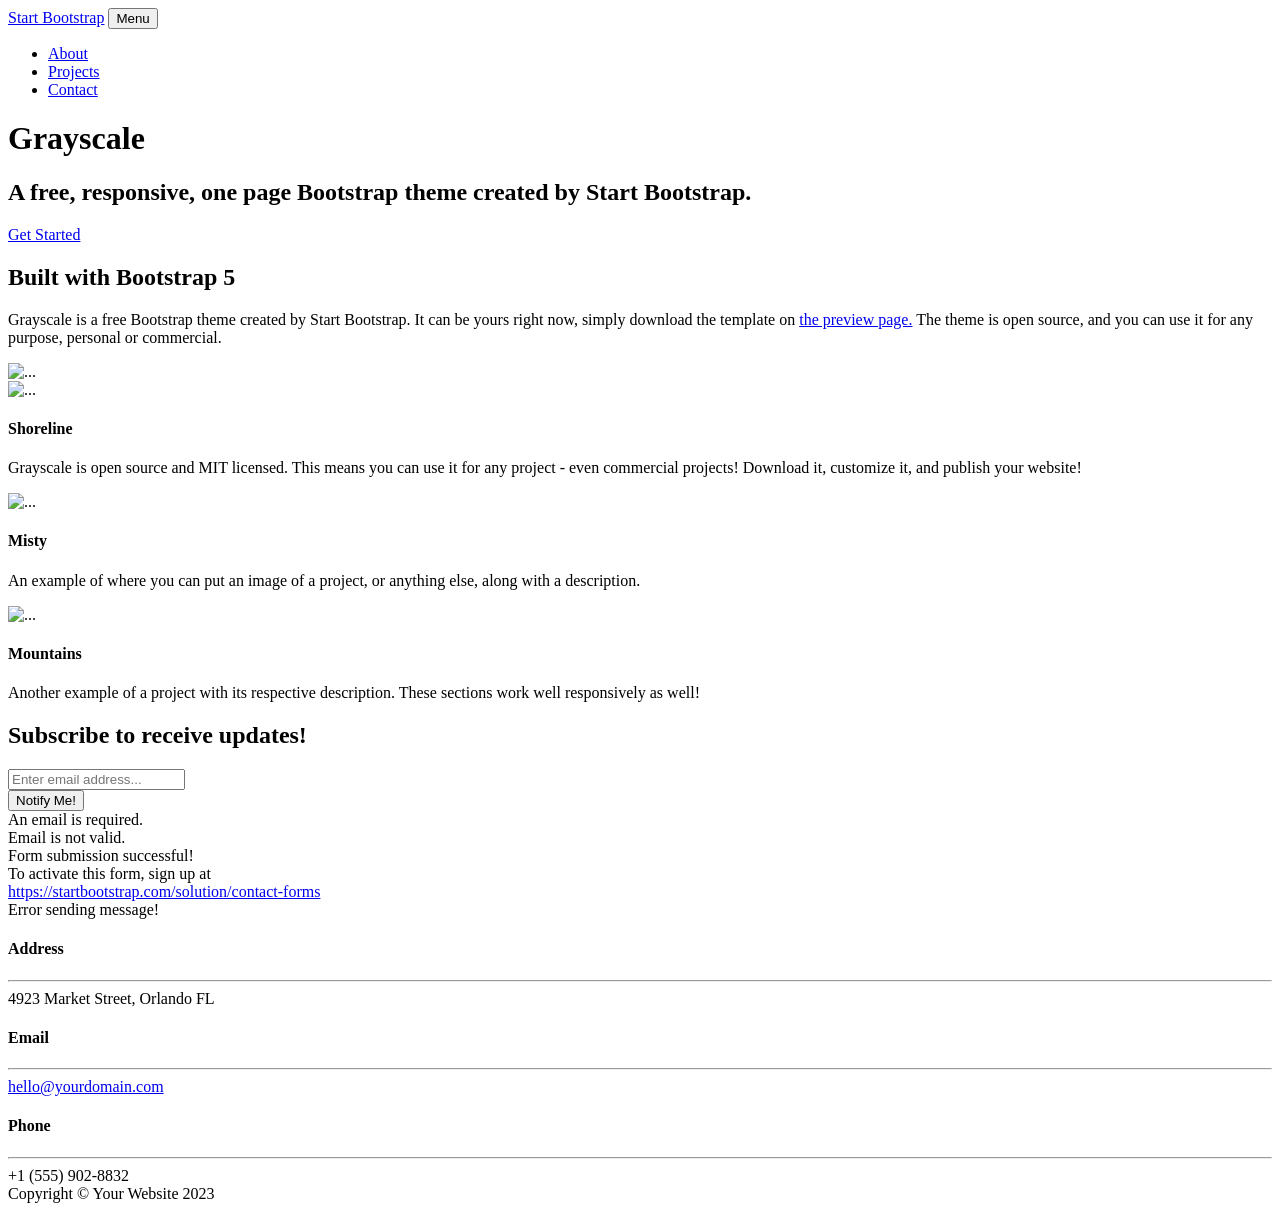
==== index.html @ 45d7e931 "Add files via upload" ====
<!DOCTYPE html>
<html lang="en">
    <head>
        <meta charset="utf-8" />
        <meta name="viewport" content="width=device-width, initial-scale=1, shrink-to-fit=no" />
        <meta name="description" content="" />
        <meta name="author" content="" />
        <title>Grayscale - Start Bootstrap Theme</title>
        <link rel="icon" type="image/x-icon" href="assets/favicon.ico" />
        <!-- Font Awesome icons (free version)-->
        <script src="https://use.fontawesome.com/releases/v6.3.0/js/all.js" crossorigin="anonymous"></script>
        <!-- Google fonts-->
        <link href="https://fonts.googleapis.com/css?family=Varela+Round" rel="stylesheet" />
        <link href="https://fonts.googleapis.com/css?family=Nunito:200,200i,300,300i,400,400i,600,600i,700,700i,800,800i,900,900i" rel="stylesheet" />
        <!-- Core theme CSS (includes Bootstrap)-->
        <link href="css/styles.css" rel="stylesheet" />
    </head>
    <body id="page-top">
        <!-- Navigation-->
        <nav class="navbar navbar-expand-lg navbar-light fixed-top" id="mainNav">
            <div class="container px-4 px-lg-5">
                <a class="navbar-brand" href="#page-top">Start Bootstrap</a>
                <button class="navbar-toggler navbar-toggler-right" type="button" data-bs-toggle="collapse" data-bs-target="#navbarResponsive" aria-controls="navbarResponsive" aria-expanded="false" aria-label="Toggle navigation">
                    Menu
                    <i class="fas fa-bars"></i>
                </button>
                <div class="collapse navbar-collapse" id="navbarResponsive">
                    <ul class="navbar-nav ms-auto">
                        <li class="nav-item"><a class="nav-link" href="#about">About</a></li>
                        <li class="nav-item"><a class="nav-link" href="#projects">Projects</a></li>
                        <li class="nav-item"><a class="nav-link" href="#signup">Contact</a></li>
                    </ul>
                </div>
            </div>
        </nav>
        <!-- Masthead-->
        <header class="masthead">
            <div class="container px-4 px-lg-5 d-flex h-100 align-items-center justify-content-center">
                <div class="d-flex justify-content-center">
                    <div class="text-center">
                        <h1 class="mx-auto my-0 text-uppercase">Grayscale</h1>
                        <h2 class="text-white-50 mx-auto mt-2 mb-5">A free, responsive, one page Bootstrap theme created by Start Bootstrap.</h2>
                        <a class="btn btn-primary" href="#about">Get Started</a>
                    </div>
                </div>
            </div>
        </header>
        <!-- About-->
        <section class="about-section text-center" id="about">
            <div class="container px-4 px-lg-5">
                <div class="row gx-4 gx-lg-5 justify-content-center">
                    <div class="col-lg-8">
                        <h2 class="text-white mb-4">Built with Bootstrap 5</h2>
                        <p class="text-white-50">
                            Grayscale is a free Bootstrap theme created by Start Bootstrap. It can be yours right now, simply download the template on
                            <a href="https://startbootstrap.com/theme/grayscale/">the preview page.</a>
                            The theme is open source, and you can use it for any purpose, personal or commercial.
                        </p>
                    </div>
                </div>
                <img class="img-fluid" src="assets/img/ipad.png" alt="..." />
            </div>
        </section>
        <!-- Projects-->
        <section class="projects-section bg-light" id="projects">
            <div class="container px-4 px-lg-5">
                <!-- Featured Project Row-->
                <div class="row gx-0 mb-4 mb-lg-5 align-items-center">
                    <div class="col-xl-8 col-lg-7"><img class="img-fluid mb-3 mb-lg-0" src="assets/img/bg-masthead.jpg" alt="..." /></div>
                    <div class="col-xl-4 col-lg-5">
                        <div class="featured-text text-center text-lg-left">
                            <h4>Shoreline</h4>
                            <p class="text-black-50 mb-0">Grayscale is open source and MIT licensed. This means you can use it for any project - even commercial projects! Download it, customize it, and publish your website!</p>
                        </div>
                    </div>
                </div>
                <!-- Project One Row-->
                <div class="row gx-0 mb-5 mb-lg-0 justify-content-center">
                    <div class="col-lg-6"><img class="img-fluid" src="assets/img/demo-image-01.jpg" alt="..." /></div>
                    <div class="col-lg-6">
                        <div class="bg-black text-center h-100 project">
                            <div class="d-flex h-100">
                                <div class="project-text w-100 my-auto text-center text-lg-left">
                                    <h4 class="text-white">Misty</h4>
                                    <p class="mb-0 text-white-50">An example of where you can put an image of a project, or anything else, along with a description.</p>
                                </div>
                            </div>
                        </div>
                    </div>
                </div>
                <!-- Project Two Row-->
                <div class="row gx-0 justify-content-center">
                    <div class="col-lg-6"><img class="img-fluid" src="assets/img/demo-image-02.jpg" alt="..." /></div>
                    <div class="col-lg-6 order-lg-first">
                        <div class="bg-black text-center h-100 project">
                            <div class="d-flex h-100">
                                <div class="project-text w-100 my-auto text-center text-lg-right">
                                    <h4 class="text-white">Mountains</h4>
                                    <p class="mb-0 text-white-50">Another example of a project with its respective description. These sections work well responsively as well!</p>
                                </div>
                            </div>
                        </div>
                    </div>
                </div>
            </div>
        </section>
        <!-- Signup-->
        <section class="signup-section" id="signup">
            <div class="container px-4 px-lg-5">
                <div class="row gx-4 gx-lg-5">
                    <div class="col-md-10 col-lg-8 mx-auto text-center">
                        <i class="far fa-paper-plane fa-2x mb-2 text-white"></i>
                        <h2 class="text-white mb-5">Subscribe to receive updates!</h2>
                        <!-- * * * * * * * * * * * * * * *-->
                        <!-- * * SB Forms Contact Form * *-->
                        <!-- * * * * * * * * * * * * * * *-->
                        <!-- This form is pre-integrated with SB Forms.-->
                        <!-- To make this form functional, sign up at-->
                        <!-- https://startbootstrap.com/solution/contact-forms-->
                        <!-- to get an API token!-->
                        <form class="form-signup" id="contactForm" data-sb-form-api-token="API_TOKEN">
                            <!-- Email address input-->
                            <div class="row input-group-newsletter">
                                <div class="col"><input class="form-control" id="emailAddress" type="email" placeholder="Enter email address..." aria-label="Enter email address..." data-sb-validations="required,email" /></div>
                                <div class="col-auto"><button class="btn btn-primary disabled" id="submitButton" type="submit">Notify Me!</button></div>
                            </div>
                            <div class="invalid-feedback mt-2" data-sb-feedback="emailAddress:required">An email is required.</div>
                            <div class="invalid-feedback mt-2" data-sb-feedback="emailAddress:email">Email is not valid.</div>
                            <!-- Submit success message-->
                            <!---->
                            <!-- This is what your users will see when the form-->
                            <!-- has successfully submitted-->
                            <div class="d-none" id="submitSuccessMessage">
                                <div class="text-center mb-3 mt-2 text-white">
                                    <div class="fw-bolder">Form submission successful!</div>
                                    To activate this form, sign up at
                                    <br />
                                    <a href="https://startbootstrap.com/solution/contact-forms">https://startbootstrap.com/solution/contact-forms</a>
                                </div>
                            </div>
                            <!-- Submit error message-->
                            <!---->
                            <!-- This is what your users will see when there is-->
                            <!-- an error submitting the form-->
                            <div class="d-none" id="submitErrorMessage"><div class="text-center text-danger mb-3 mt-2">Error sending message!</div></div>
                        </form>
                    </div>
                </div>
            </div>
        </section>
        <!-- Contact-->
        <section class="contact-section bg-black">
            <div class="container px-4 px-lg-5">
                <div class="row gx-4 gx-lg-5">
                    <div class="col-md-4 mb-3 mb-md-0">
                        <div class="card py-4 h-100">
                            <div class="card-body text-center">
                                <i class="fas fa-map-marked-alt text-primary mb-2"></i>
                                <h4 class="text-uppercase m-0">Address</h4>
                                <hr class="my-4 mx-auto" />
                                <div class="small text-black-50">4923 Market Street, Orlando FL</div>
                            </div>
                        </div>
                    </div>
                    <div class="col-md-4 mb-3 mb-md-0">
                        <div class="card py-4 h-100">
                            <div class="card-body text-center">
                                <i class="fas fa-envelope text-primary mb-2"></i>
                                <h4 class="text-uppercase m-0">Email</h4>
                                <hr class="my-4 mx-auto" />
                                <div class="small text-black-50"><a href="#!">hello@yourdomain.com</a></div>
                            </div>
                        </div>
                    </div>
                    <div class="col-md-4 mb-3 mb-md-0">
                        <div class="card py-4 h-100">
                            <div class="card-body text-center">
                                <i class="fas fa-mobile-alt text-primary mb-2"></i>
                                <h4 class="text-uppercase m-0">Phone</h4>
                                <hr class="my-4 mx-auto" />
                                <div class="small text-black-50">+1 (555) 902-8832</div>
                            </div>
                        </div>
                    </div>
                </div>
                <div class="social d-flex justify-content-center">
                    <a class="mx-2" href="#!"><i class="fab fa-twitter"></i></a>
                    <a class="mx-2" href="#!"><i class="fab fa-facebook-f"></i></a>
                    <a class="mx-2" href="#!"><i class="fab fa-github"></i></a>
                </div>
            </div>
        </section>
        <!-- Footer-->
        <footer class="footer bg-black small text-center text-white-50"><div class="container px-4 px-lg-5">Copyright &copy; Your Website 2023</div></footer>
        <!-- Bootstrap core JS-->
        <script src="https://cdn.jsdelivr.net/npm/bootstrap@5.2.3/dist/js/bootstrap.bundle.min.js"></script>
        <!-- Core theme JS-->
        <script src="js/scripts.js"></script>
        <!-- * * * * * * * * * * * * * * * * * * * * * * * * * * * * * * * * * * * * * * * *-->
        <!-- * *                               SB Forms JS                               * *-->
        <!-- * * Activate your form at https://startbootstrap.com/solution/contact-forms * *-->
        <!-- * * * * * * * * * * * * * * * * * * * * * * * * * * * * * * * * * * * * * * * *-->
        <script src="https://cdn.startbootstrap.com/sb-forms-latest.js"></script>
    </body>
</html>
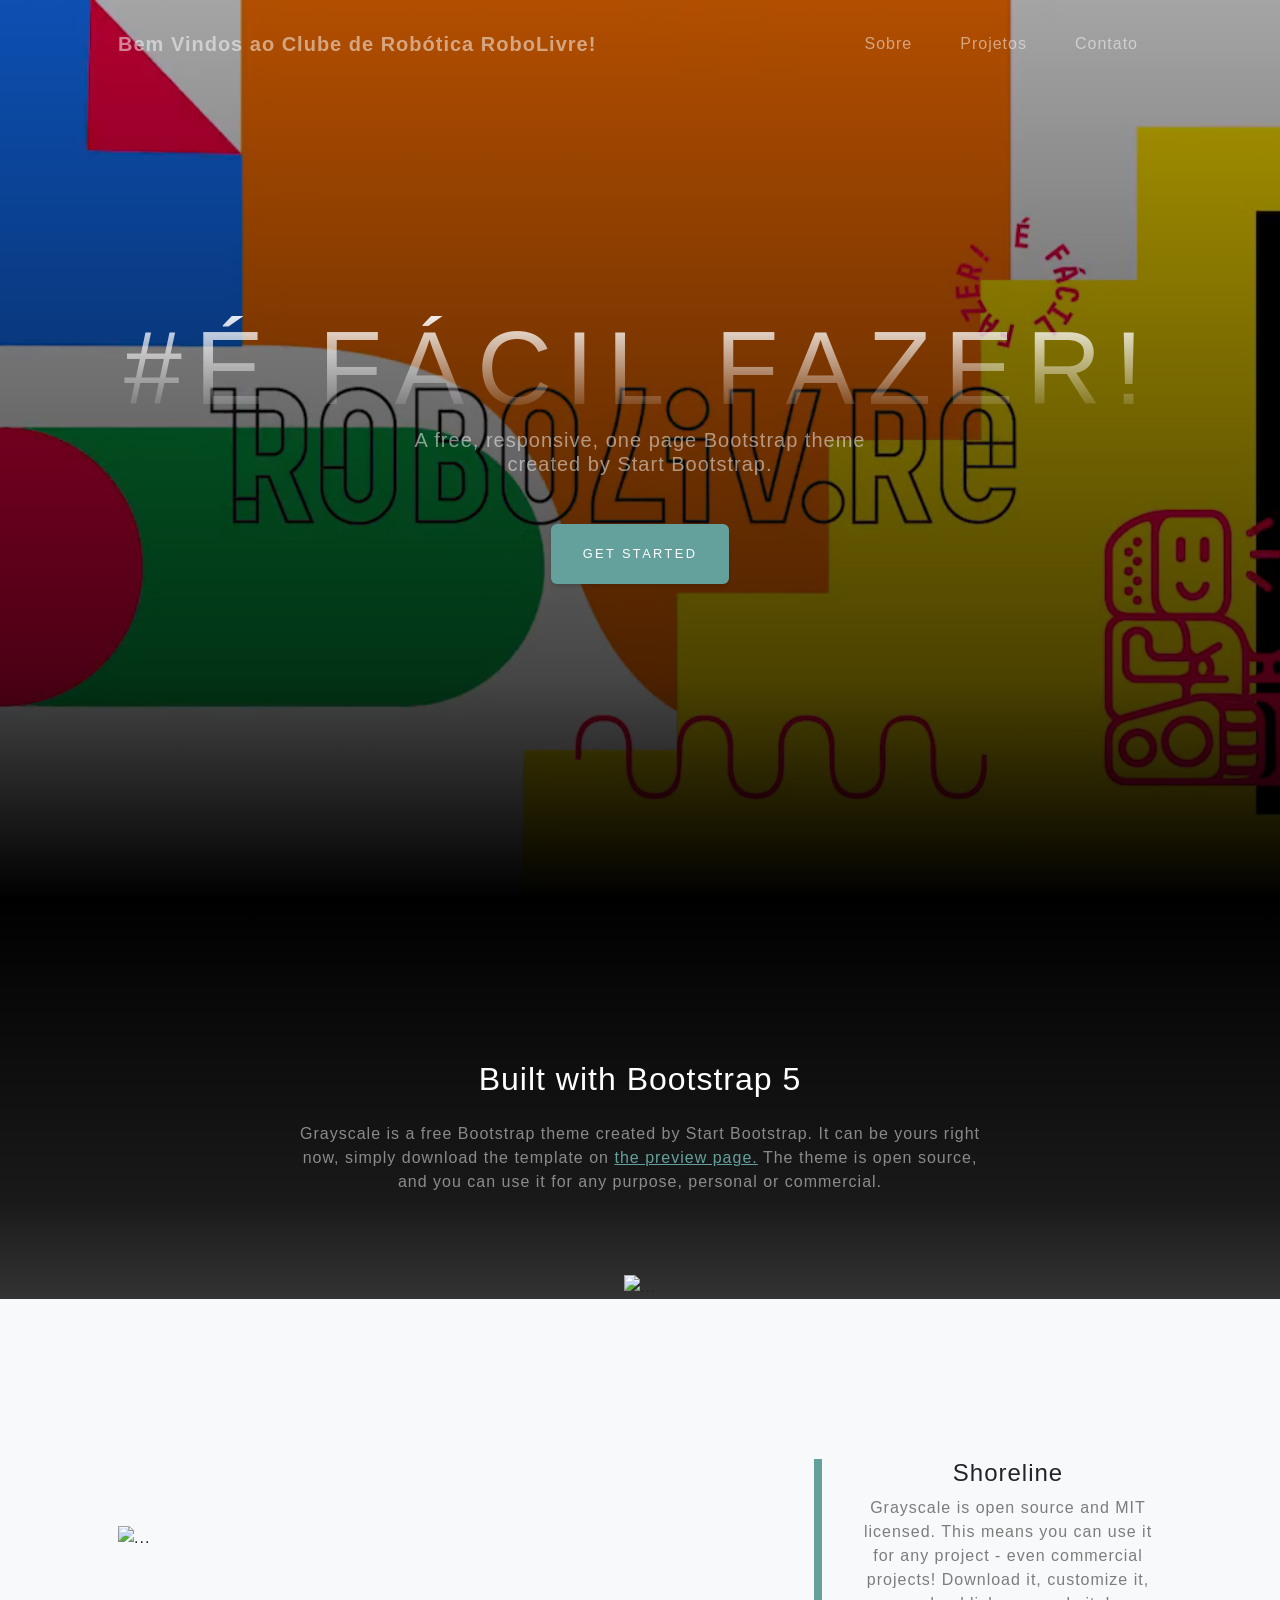
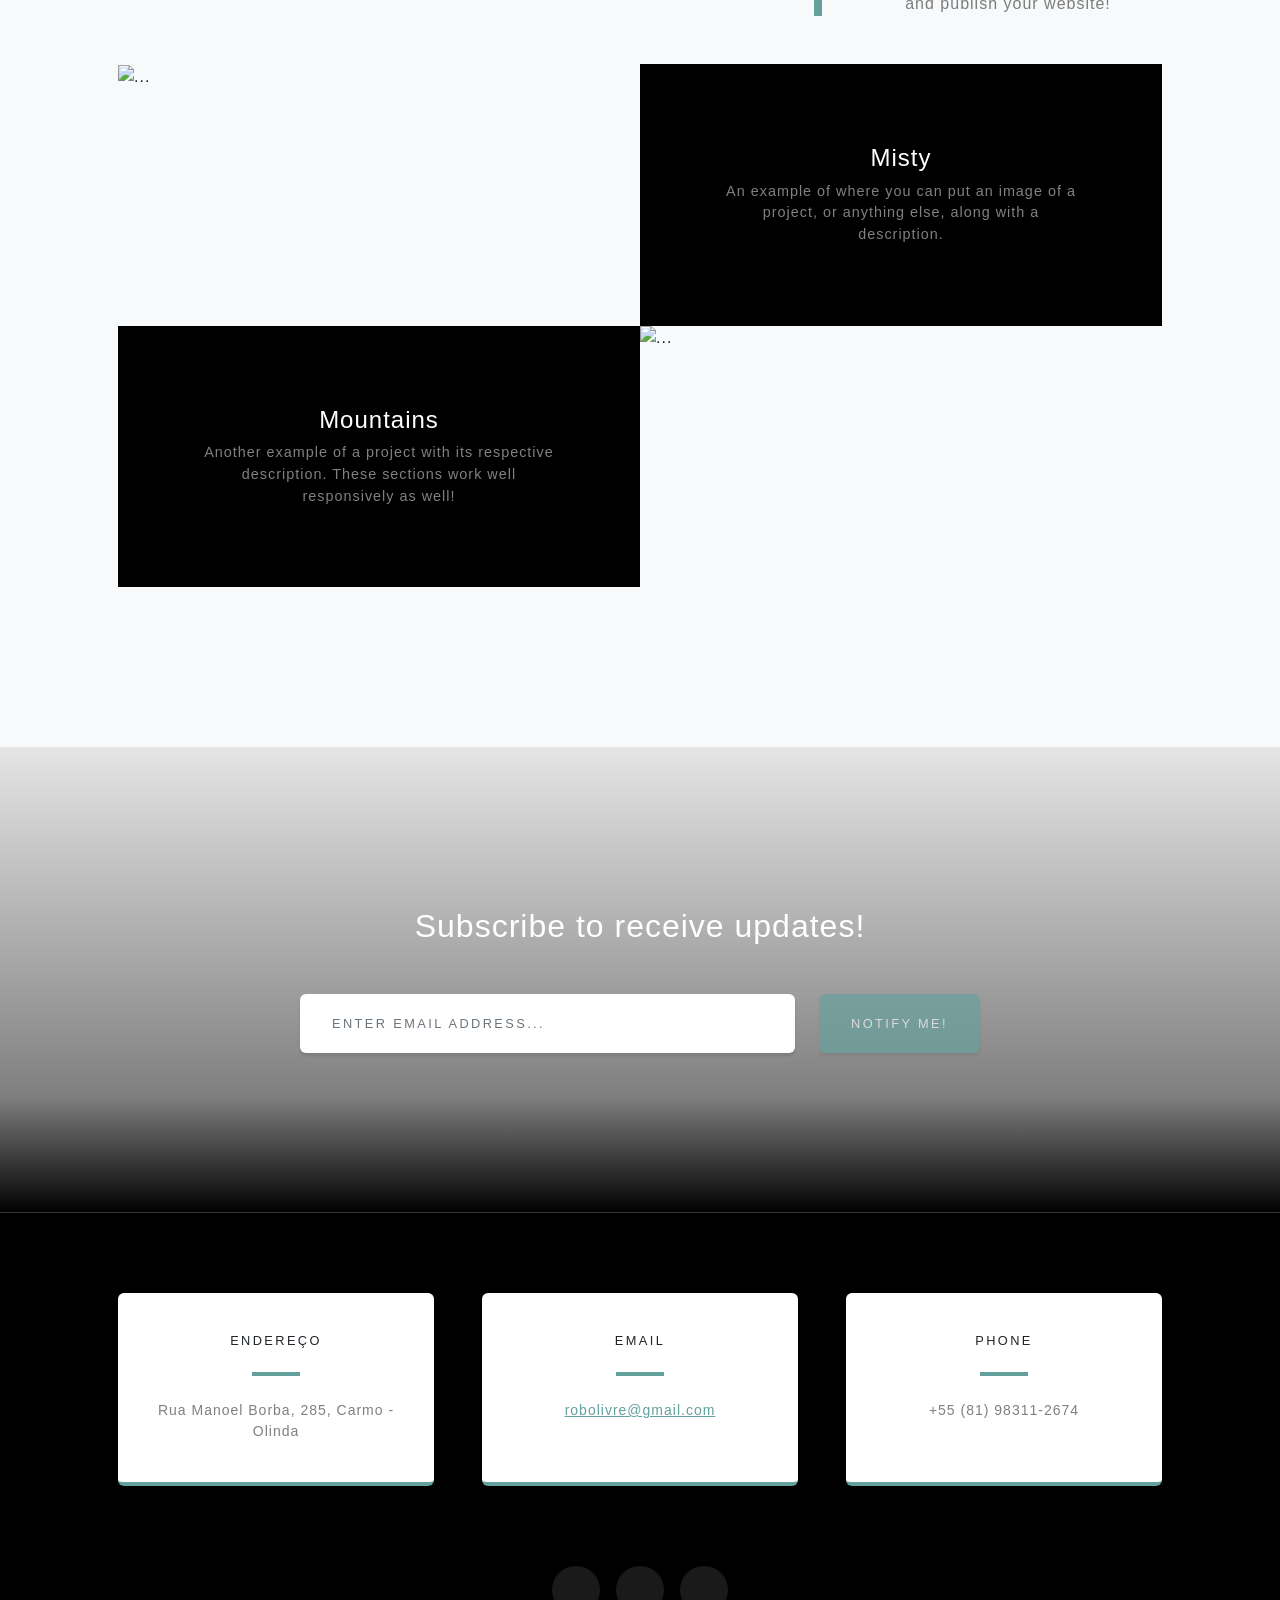
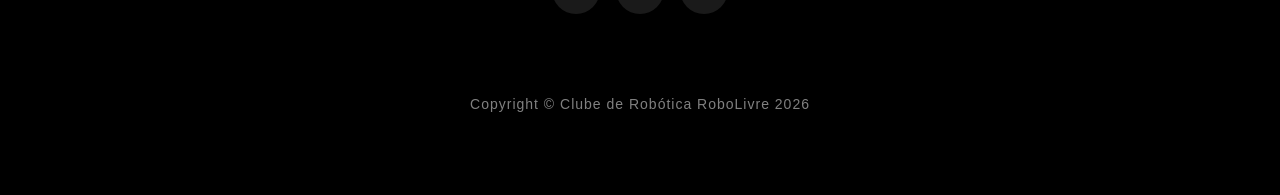
==== commit 41960d08: "Add files via upload" ====
--- a/index.html
+++ b/index.html
@@ -5,8 +5,8 @@
         <meta name="viewport" content="width=device-width, initial-scale=1, shrink-to-fit=no" />
         <meta name="description" content="" />
         <meta name="author" content="" />
-        <title>Grayscale - Start Bootstrap Theme</title>
-        <link rel="icon" type="image/x-icon" href="assets/favicon.ico" />
+        <title>RoboLivre</title>
+        <link rel="icon" type="image/x-icon" href="assets/img/Boli.png" />
         <!-- Font Awesome icons (free version)-->
         <script src="https://use.fontawesome.com/releases/v6.3.0/js/all.js" crossorigin="anonymous"></script>
         <!-- Google fonts-->
@@ -19,16 +19,16 @@
         <!-- Navigation-->
         <nav class="navbar navbar-expand-lg navbar-light fixed-top" id="mainNav">
             <div class="container px-4 px-lg-5">
-                <a class="navbar-brand" href="#page-top">Start Bootstrap</a>
+                <a class="navbar-brand" href="#page-top">Bem Vindos ao Clube de Robótica RoboLivre!</a>
                 <button class="navbar-toggler navbar-toggler-right" type="button" data-bs-toggle="collapse" data-bs-target="#navbarResponsive" aria-controls="navbarResponsive" aria-expanded="false" aria-label="Toggle navigation">
                     Menu
                     <i class="fas fa-bars"></i>
                 </button>
                 <div class="collapse navbar-collapse" id="navbarResponsive">
                     <ul class="navbar-nav ms-auto">
-                        <li class="nav-item"><a class="nav-link" href="#about">About</a></li>
-                        <li class="nav-item"><a class="nav-link" href="#projects">Projects</a></li>
-                        <li class="nav-item"><a class="nav-link" href="#signup">Contact</a></li>
+                        <li class="nav-item"><a class="nav-link" href="#about">Sobre</a></li>
+                        <li class="nav-item"><a class="nav-link" href="#projects">Projetos</a></li>
+                        <li class="nav-item"><a class="nav-link" href="#signup">Contato</a></li>
                     </ul>
                 </div>
             </div>
@@ -38,7 +38,7 @@
             <div class="container px-4 px-lg-5 d-flex h-100 align-items-center justify-content-center">
                 <div class="d-flex justify-content-center">
                     <div class="text-center">
-                        <h1 class="mx-auto my-0 text-uppercase">Grayscale</h1>
+                        <h1 class="mx-auto my-0 text-uppercase">#É FÁCIL FAZER!</h1>
                         <h2 class="text-white-50 mx-auto mt-2 mb-5">A free, responsive, one page Bootstrap theme created by Start Bootstrap.</h2>
                         <a class="btn btn-primary" href="#about">Get Started</a>
                     </div>
@@ -66,7 +66,7 @@
             <div class="container px-4 px-lg-5">
                 <!-- Featured Project Row-->
                 <div class="row gx-0 mb-4 mb-lg-5 align-items-center">
-                    <div class="col-xl-8 col-lg-7"><img class="img-fluid mb-3 mb-lg-0" src="assets/img/bg-masthead.jpg" alt="..." /></div>
+                    <div class="col-xl-8 col-lg-7"><img class="img-fluid mb-3 mb-lg-0" src="assets/img/bg-masthead" alt="..." /></div>
                     <div class="col-xl-4 col-lg-5">
                         <div class="featured-text text-center text-lg-left">
                             <h4>Shoreline</h4>
@@ -156,9 +156,9 @@
                         <div class="card py-4 h-100">
                             <div class="card-body text-center">
                                 <i class="fas fa-map-marked-alt text-primary mb-2"></i>
-                                <h4 class="text-uppercase m-0">Address</h4>
+                                <h4 class="text-uppercase m-0">Endereço</h4>
                                 <hr class="my-4 mx-auto" />
-                                <div class="small text-black-50">4923 Market Street, Orlando FL</div>
+                                <div class="small text-black-50">Rua Manoel Borba, 285, Carmo - Olinda</div>
                             </div>
                         </div>
                     </div>
@@ -168,7 +168,7 @@
                                 <i class="fas fa-envelope text-primary mb-2"></i>
                                 <h4 class="text-uppercase m-0">Email</h4>
                                 <hr class="my-4 mx-auto" />
-                                <div class="small text-black-50"><a href="#!">hello@yourdomain.com</a></div>
+                                <div class="small text-black-50"><a href="#!">robolivre@gmail.com</a></div>
                             </div>
                         </div>
                     </div>
@@ -178,20 +178,20 @@
                                 <i class="fas fa-mobile-alt text-primary mb-2"></i>
                                 <h4 class="text-uppercase m-0">Phone</h4>
                                 <hr class="my-4 mx-auto" />
-                                <div class="small text-black-50">+1 (555) 902-8832</div>
+                                <div class="small text-black-50">+55 (81) 98311-2674</div>
                             </div>
                         </div>
                     </div>
                 </div>
                 <div class="social d-flex justify-content-center">
-                    <a class="mx-2" href="#!"><i class="fab fa-twitter"></i></a>
-                    <a class="mx-2" href="#!"><i class="fab fa-facebook-f"></i></a>
+                    <a class="mx-2" href="#!"><i class="fab fa-youtube"></i></a>
+                    <a class="mx-2" href="#!"><i class="fab fa-instagram"></i></a>
                     <a class="mx-2" href="#!"><i class="fab fa-github"></i></a>
                 </div>
             </div>
         </section>
         <!-- Footer-->
-        <footer class="footer bg-black small text-center text-white-50"><div class="container px-4 px-lg-5">Copyright &copy; Your Website 2023</div></footer>
+        <footer class="footer bg-black small text-center text-white-50"><div class="container px-4 px-lg-5">Copyright &copy; Clube de Robótica RoboLivre 2026</div></footer>
         <!-- Bootstrap core JS-->
         <script src="https://cdn.jsdelivr.net/npm/bootstrap@5.2.3/dist/js/bootstrap.bundle.min.js"></script>
         <!-- Core theme JS-->
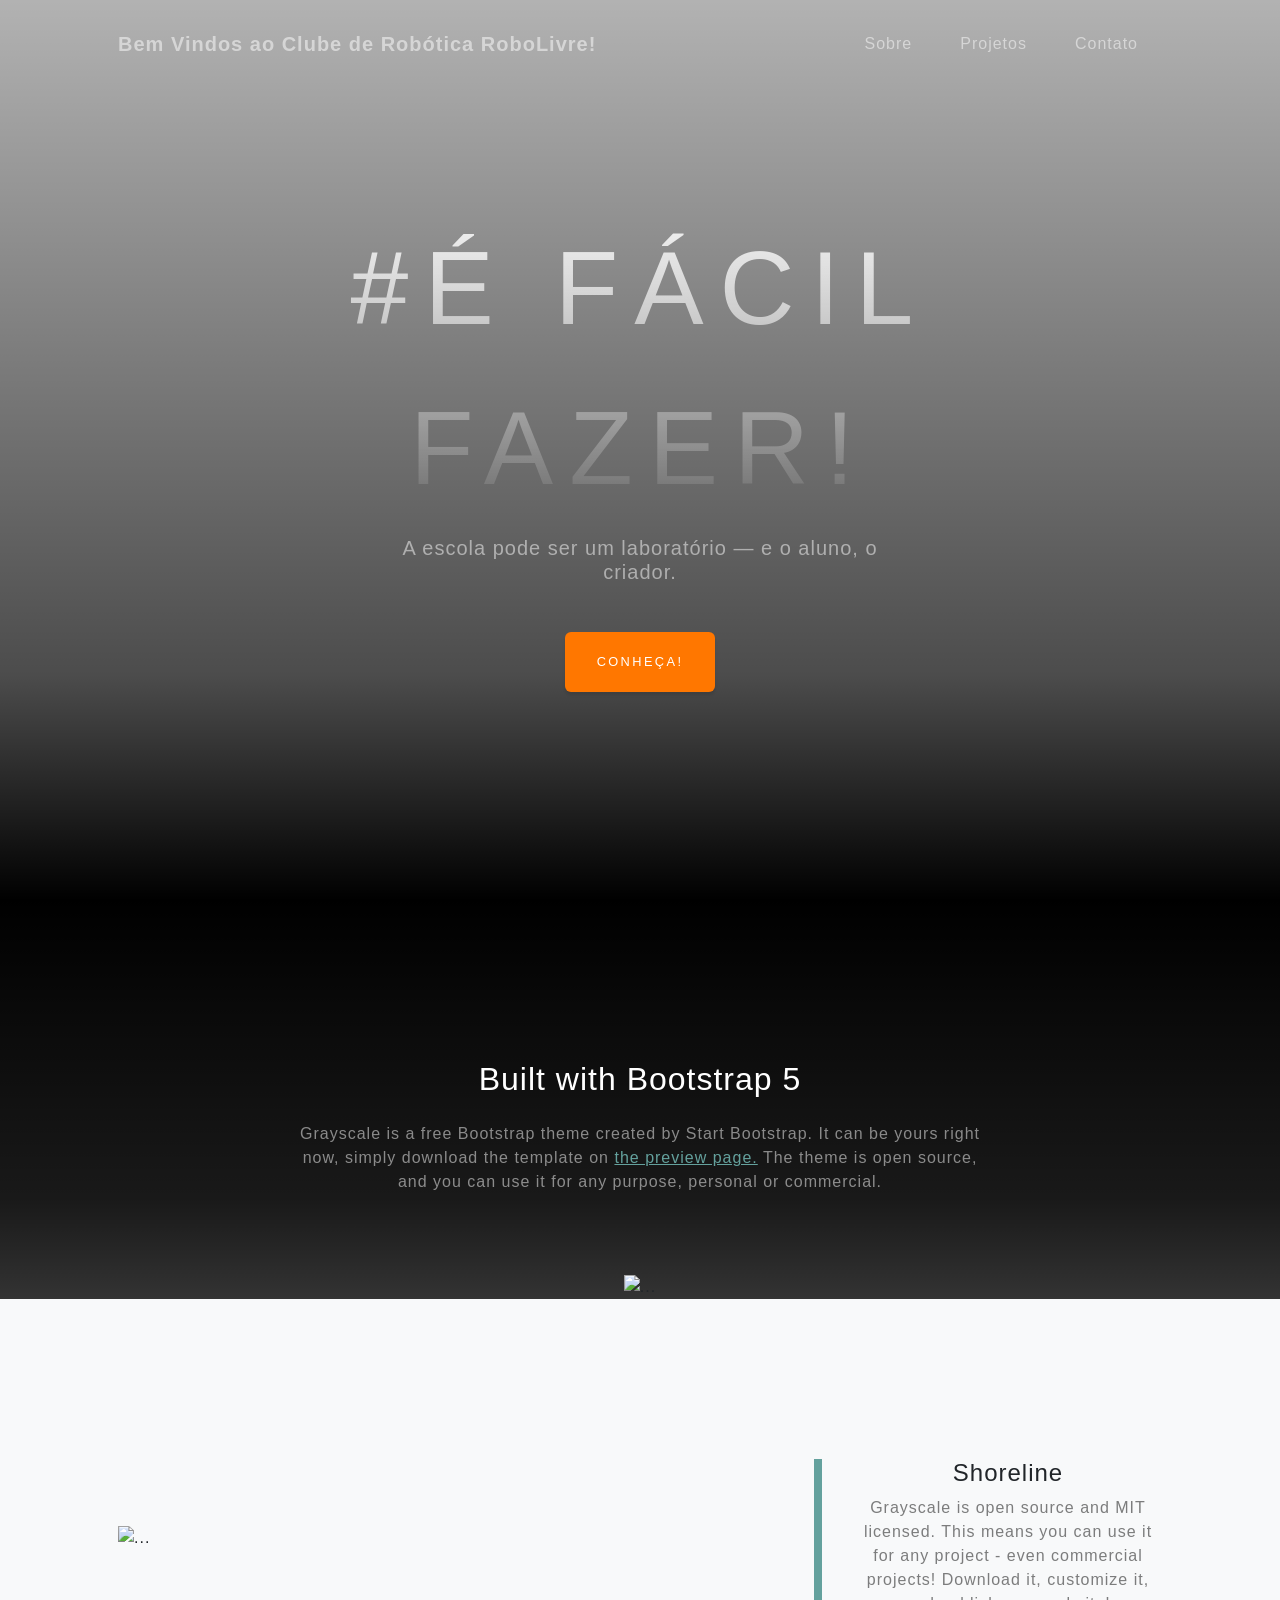
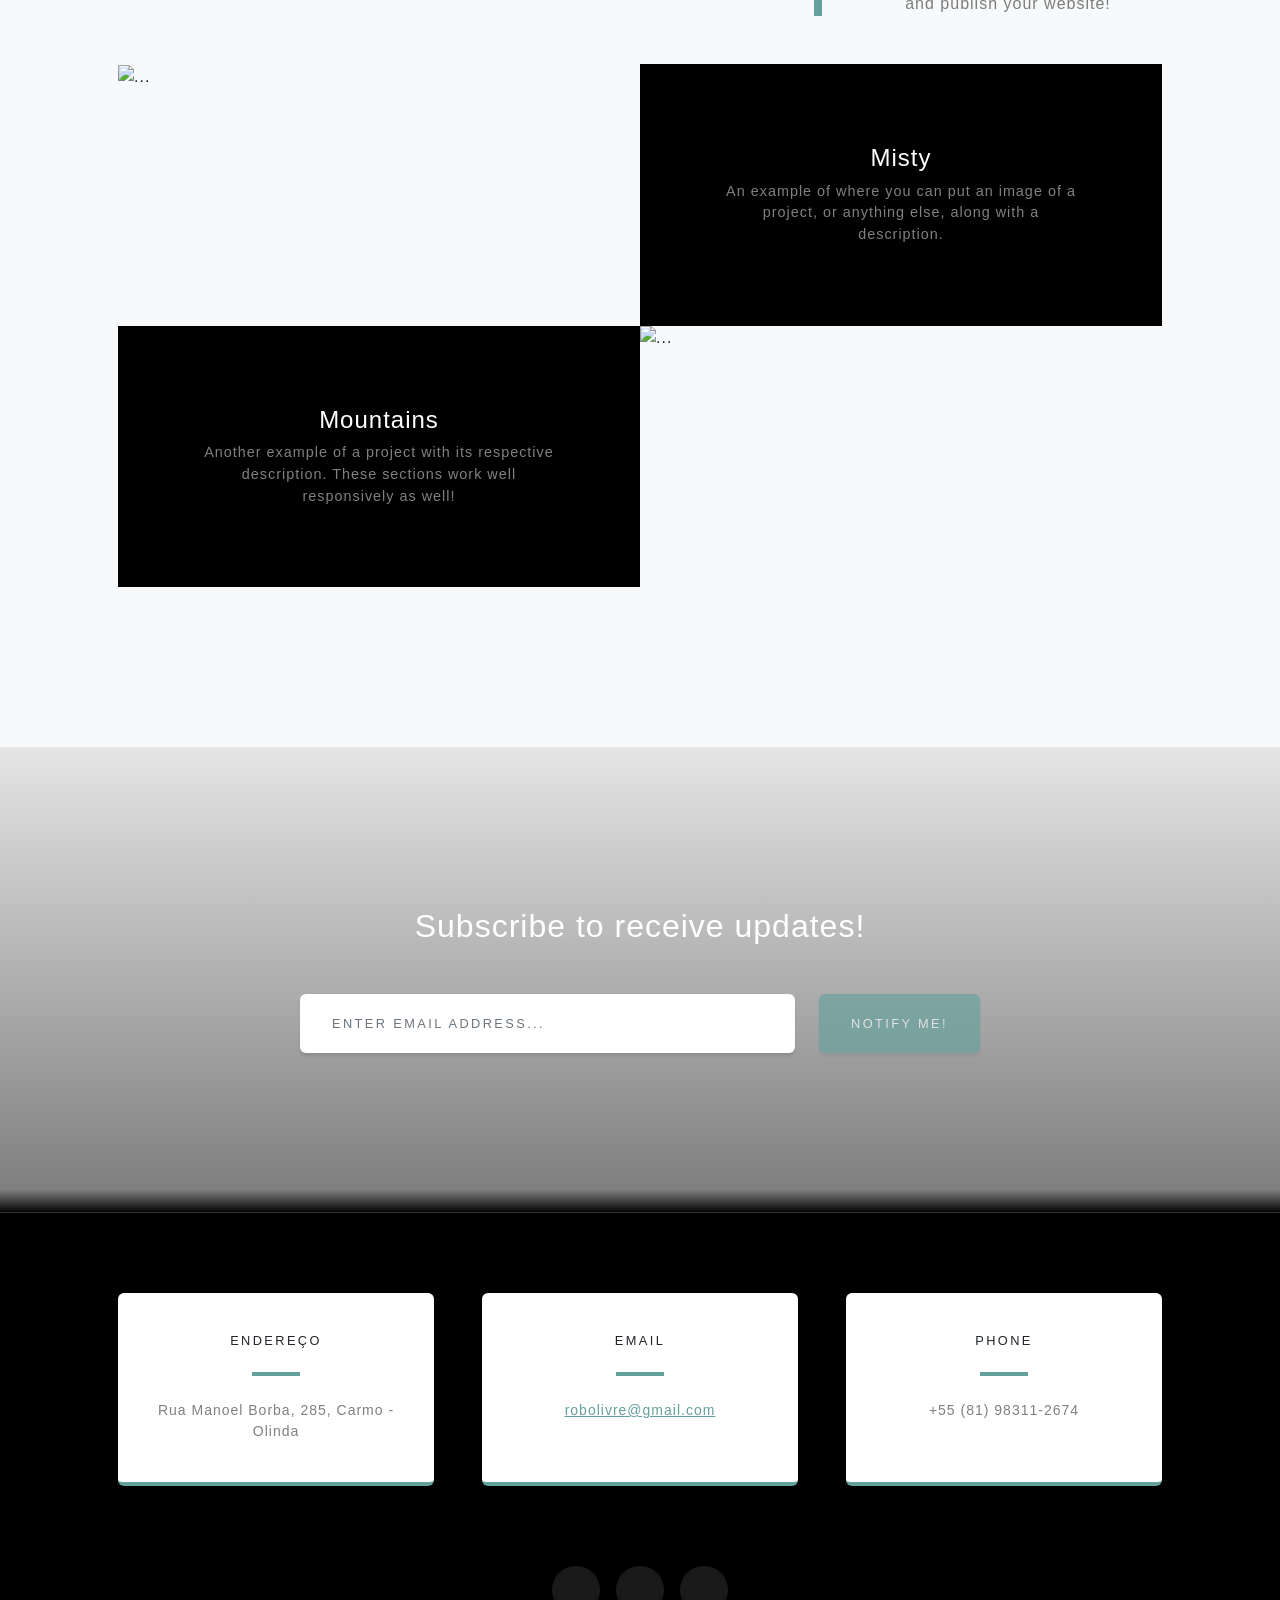
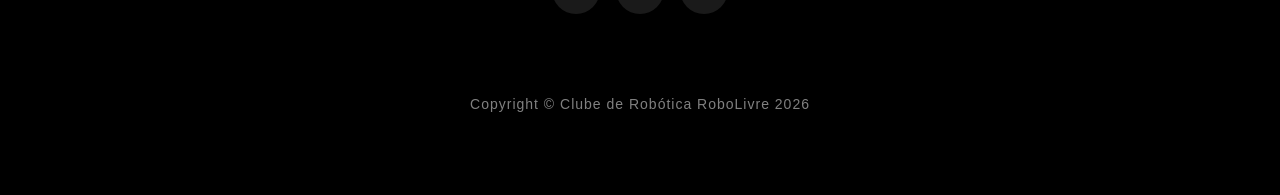
==== commit 734aeb61: "Add files via upload" ====
--- a/index.html
+++ b/index.html
@@ -39,8 +39,8 @@
                 <div class="d-flex justify-content-center">
                     <div class="text-center">
                         <h1 class="mx-auto my-0 text-uppercase">#É FÁCIL FAZER!</h1>
-                        <h2 class="text-white-50 mx-auto mt-2 mb-5">A free, responsive, one page Bootstrap theme created by Start Bootstrap.</h2>
-                        <a class="btn btn-primary" href="#about">Get Started</a>
+                        <h2 class="text-white-50 mx-auto mt-2 mb-5">A escola pode ser um laboratório — e o aluno, o criador.</h2>
+                        <a class="btn btn-primary" href="#about">CONHEÇA!</a>
                     </div>
                 </div>
             </div>
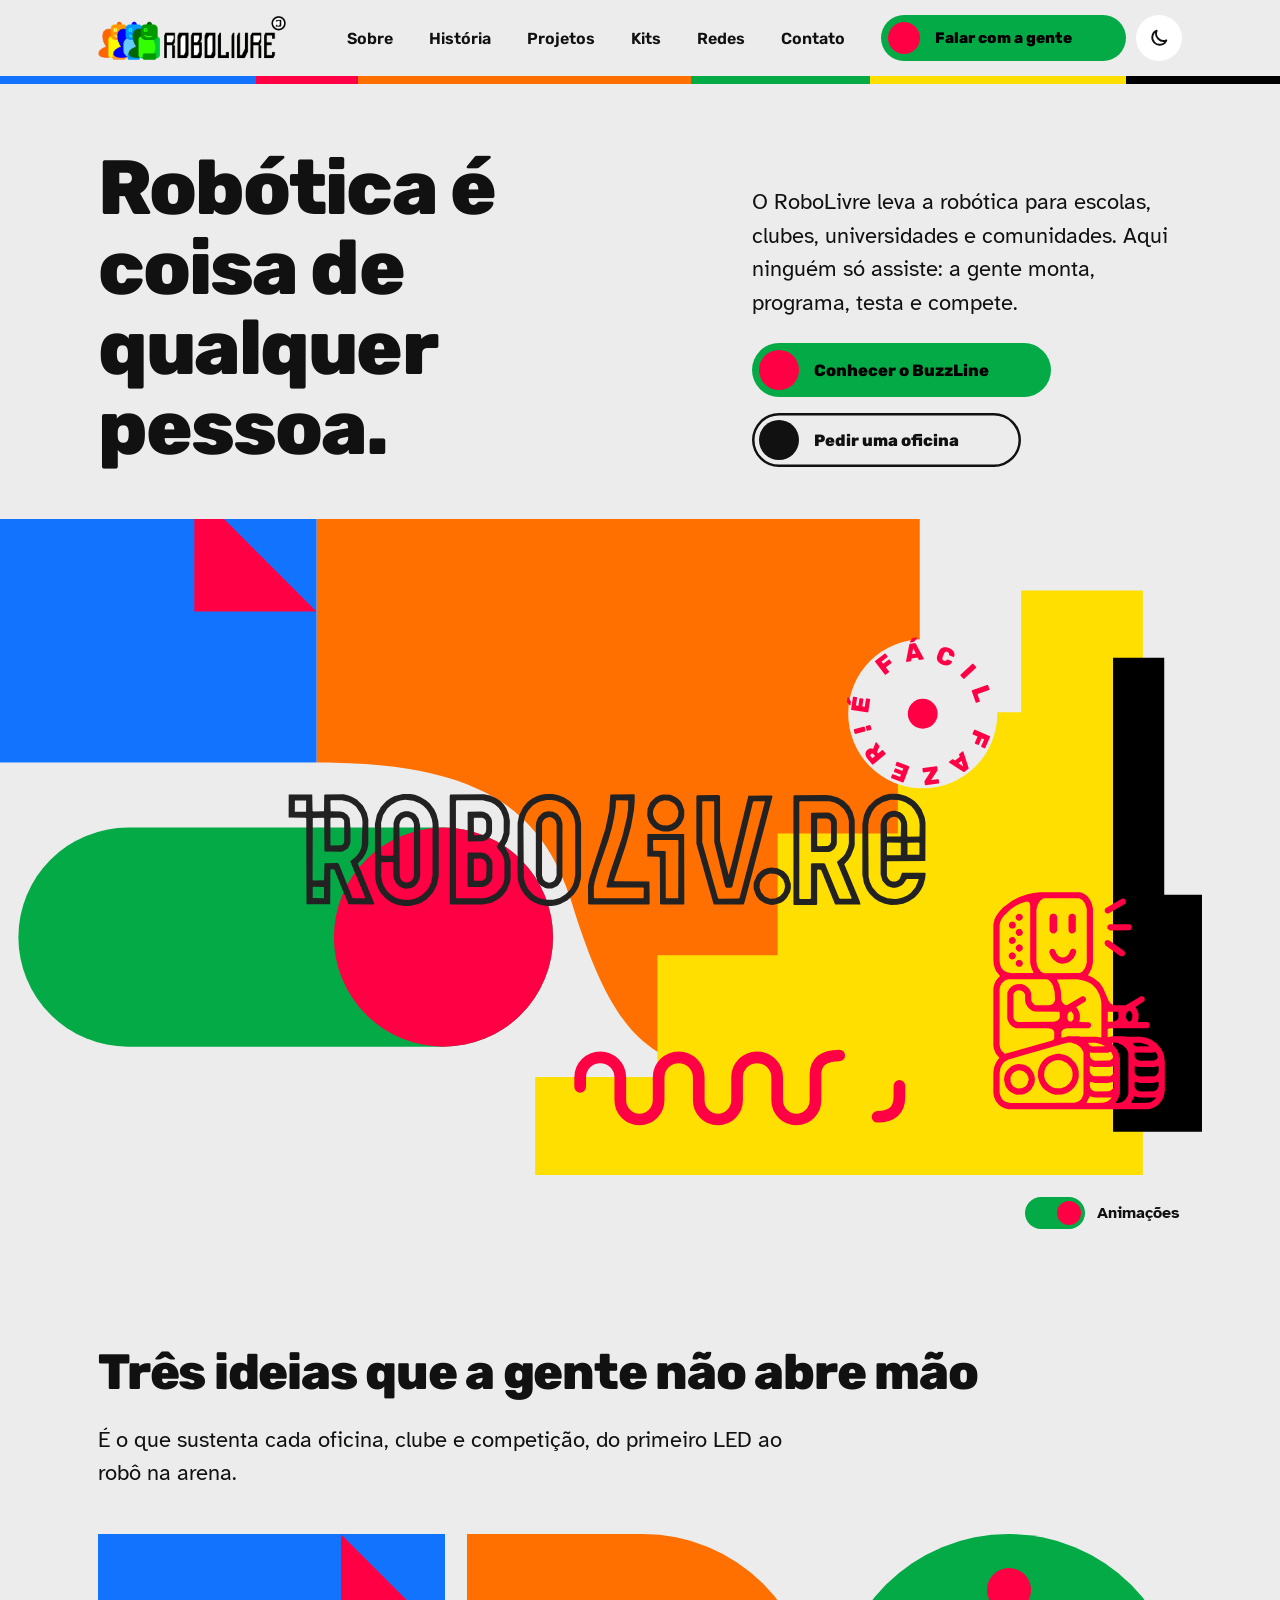
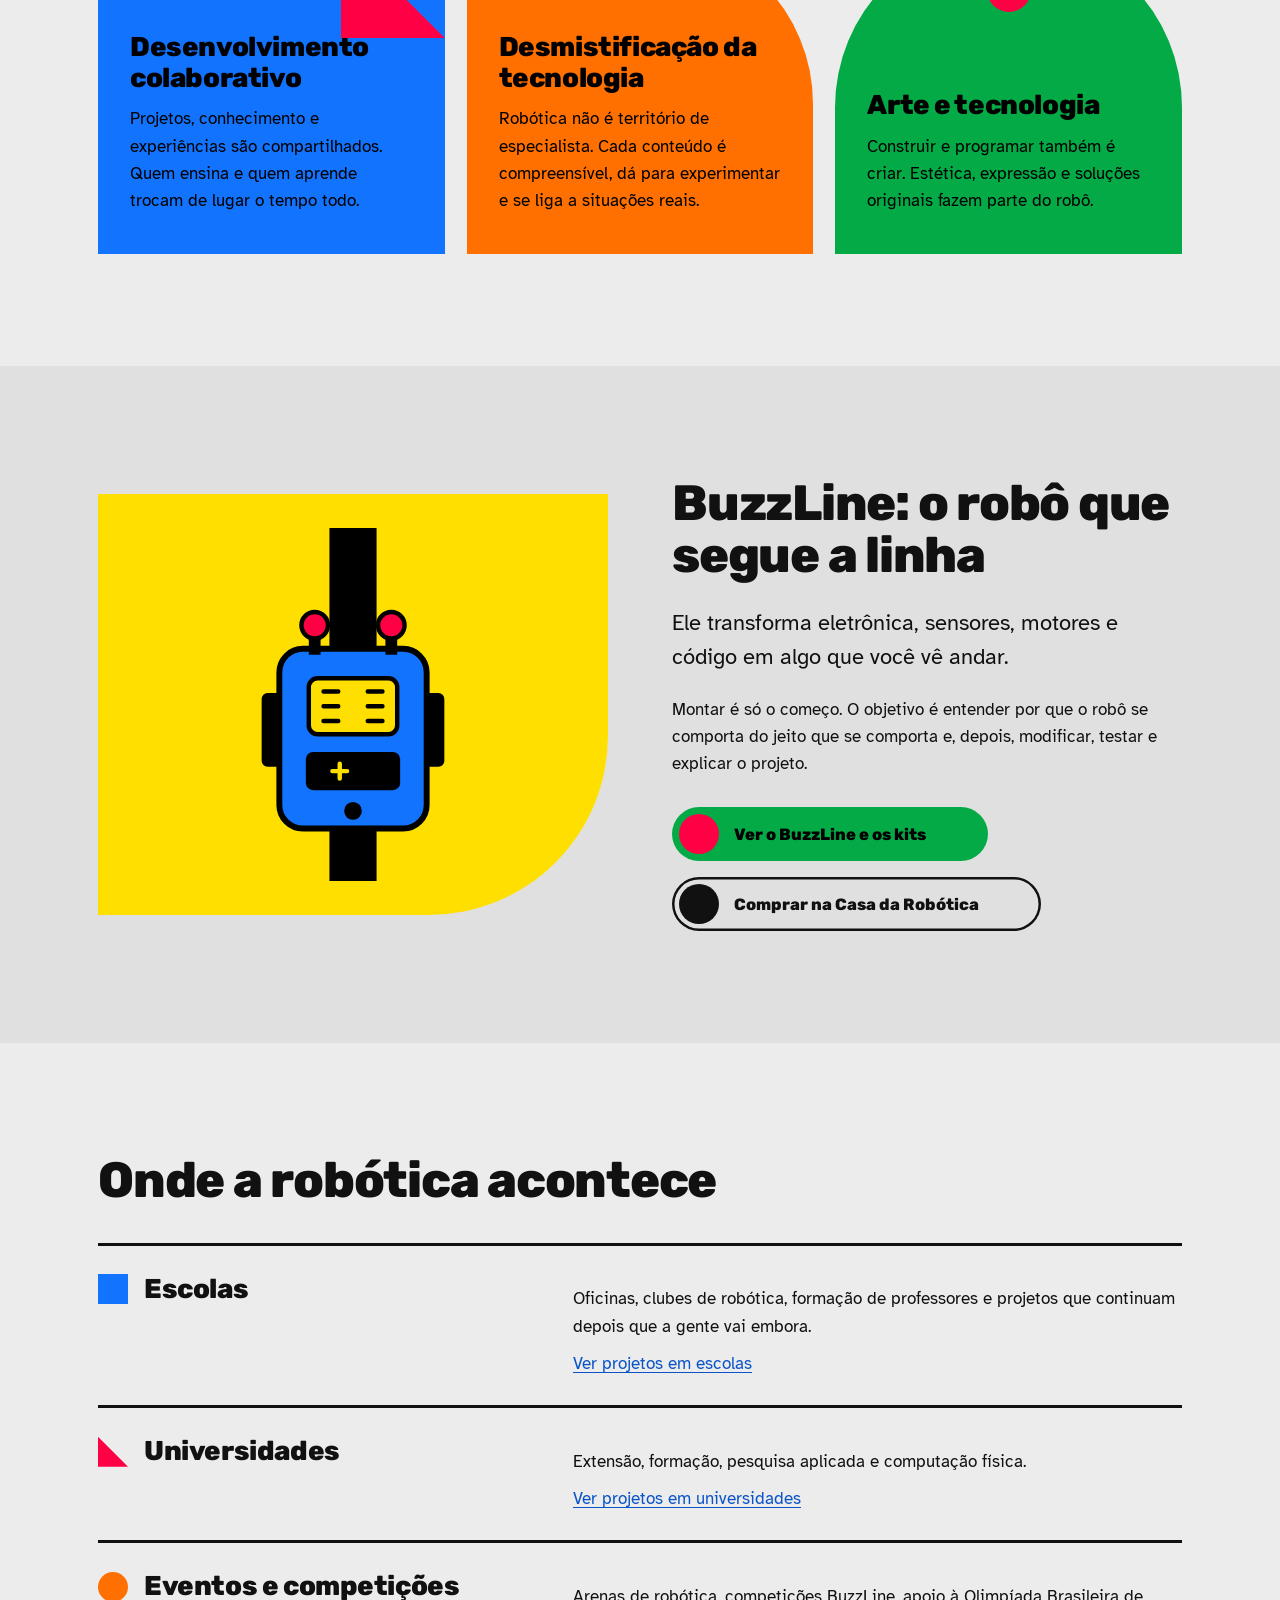
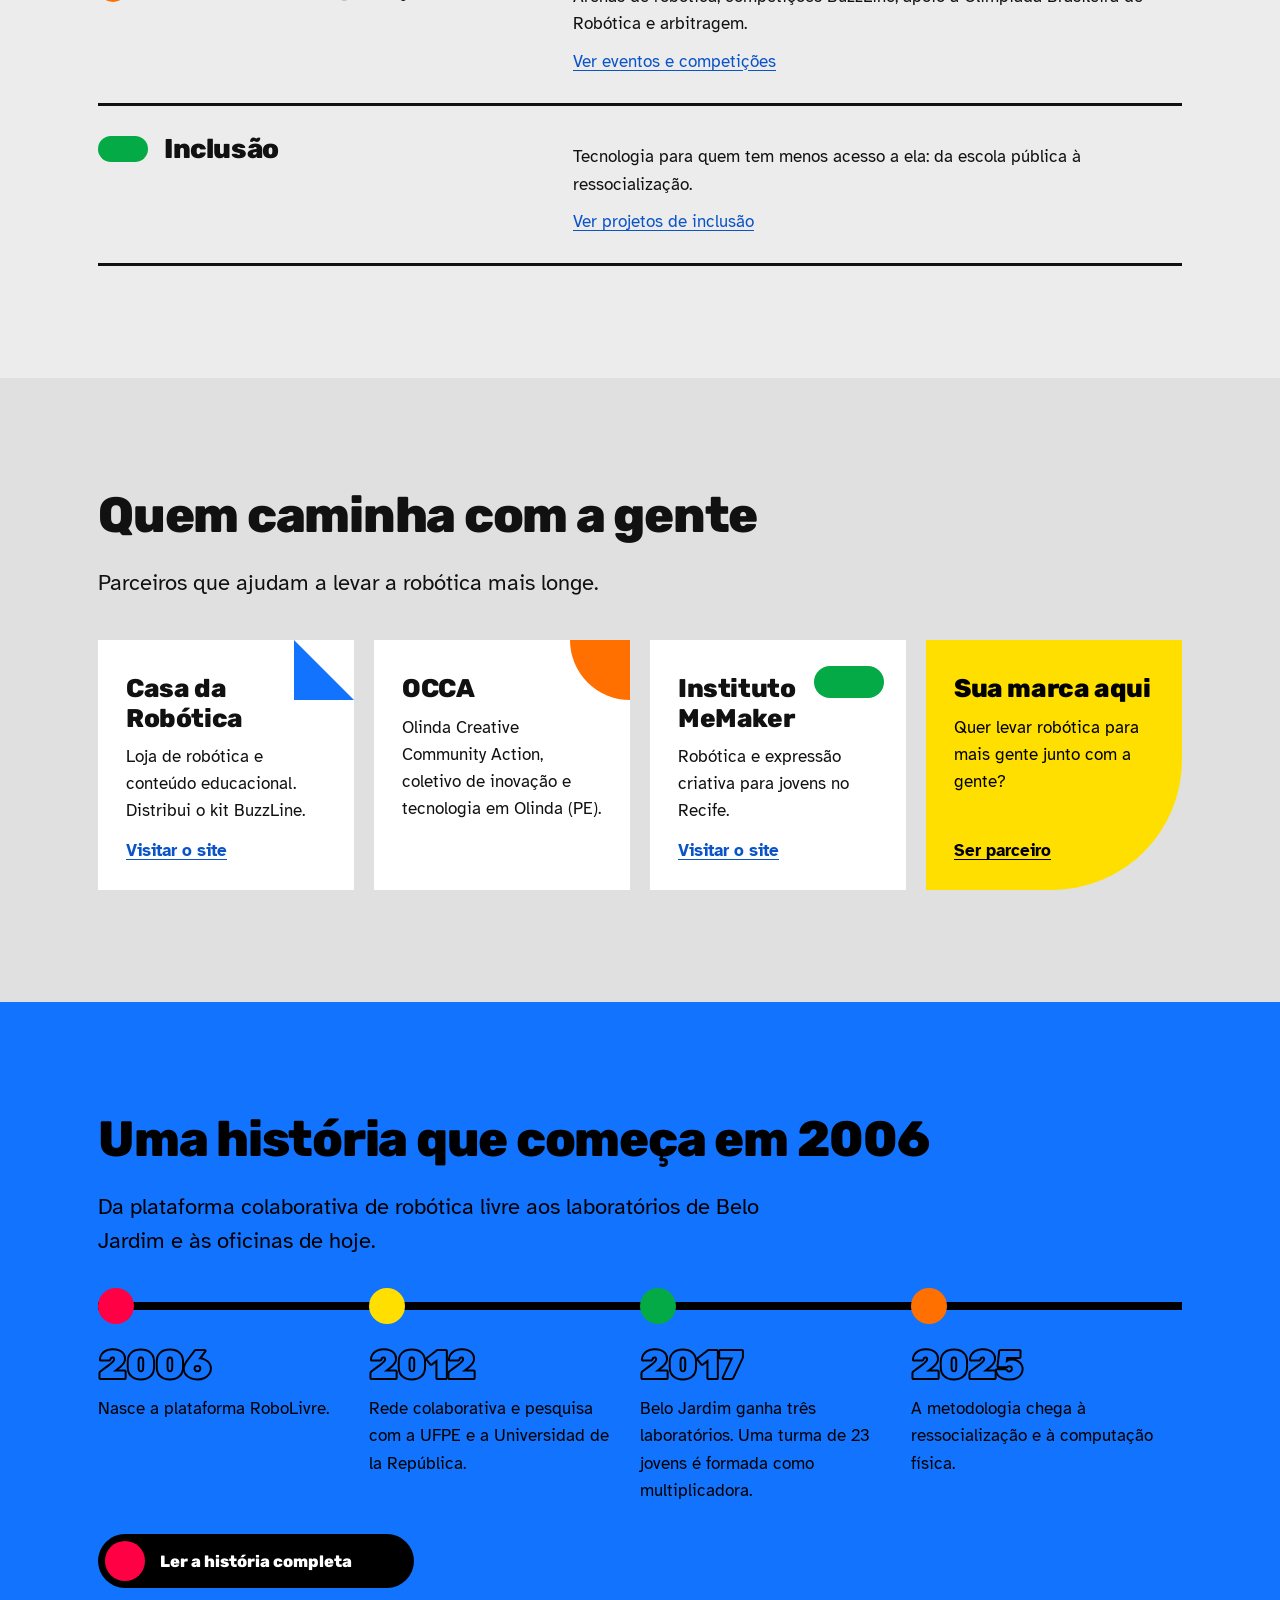
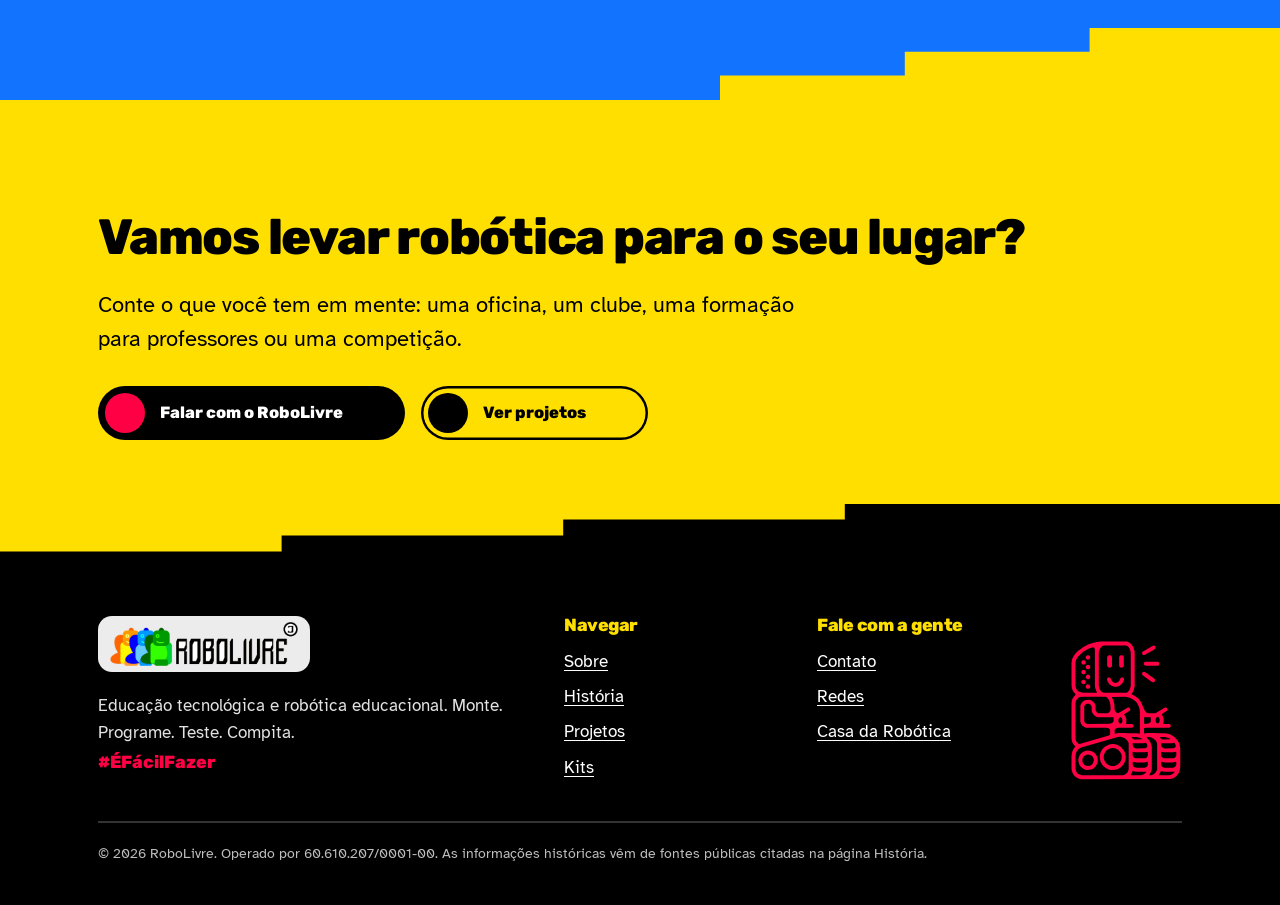
==== commit 680d9d96: "Add files via upload" ====
--- a/index.html
+++ b/index.html
@@ -1,205 +1,155 @@
-<!DOCTYPE html>
-<html lang="en">
-    <head>
-        <meta charset="utf-8" />
-        <meta name="viewport" content="width=device-width, initial-scale=1, shrink-to-fit=no" />
-        <meta name="description" content="" />
-        <meta name="author" content="" />
-        <title>RoboLivre</title>
-        <link rel="icon" type="image/x-icon" href="assets/img/Boli.png" />
-        <!-- Font Awesome icons (free version)-->
-        <script src="https://use.fontawesome.com/releases/v6.3.0/js/all.js" crossorigin="anonymous"></script>
-        <!-- Google fonts-->
-        <link href="https://fonts.googleapis.com/css?family=Varela+Round" rel="stylesheet" />
-        <link href="https://fonts.googleapis.com/css?family=Nunito:200,200i,300,300i,400,400i,600,600i,700,700i,800,800i,900,900i" rel="stylesheet" />
-        <!-- Core theme CSS (includes Bootstrap)-->
-        <link href="css/styles.css" rel="stylesheet" />
-    </head>
-    <body id="page-top">
-        <!-- Navigation-->
-        <nav class="navbar navbar-expand-lg navbar-light fixed-top" id="mainNav">
-            <div class="container px-4 px-lg-5">
-                <a class="navbar-brand" href="#page-top">Bem Vindos ao Clube de Robótica RoboLivre!</a>
-                <button class="navbar-toggler navbar-toggler-right" type="button" data-bs-toggle="collapse" data-bs-target="#navbarResponsive" aria-controls="navbarResponsive" aria-expanded="false" aria-label="Toggle navigation">
-                    Menu
-                    <i class="fas fa-bars"></i>
-                </button>
-                <div class="collapse navbar-collapse" id="navbarResponsive">
-                    <ul class="navbar-nav ms-auto">
-                        <li class="nav-item"><a class="nav-link" href="#about">Sobre</a></li>
-                        <li class="nav-item"><a class="nav-link" href="#projects">Projetos</a></li>
-                        <li class="nav-item"><a class="nav-link" href="#signup">Contato</a></li>
-                    </ul>
-                </div>
-            </div>
-        </nav>
-        <!-- Masthead-->
-        <header class="masthead">
-            <div class="container px-4 px-lg-5 d-flex h-100 align-items-center justify-content-center">
-                <div class="d-flex justify-content-center">
-                    <div class="text-center">
-                        <h1 class="mx-auto my-0 text-uppercase">#É FÁCIL FAZER!</h1>
-                        <h2 class="text-white-50 mx-auto mt-2 mb-5">A escola pode ser um laboratório — e o aluno, o criador.</h2>
-                        <a class="btn btn-primary" href="#about">CONHEÇA!</a>
-                    </div>
-                </div>
-            </div>
-        </header>
-        <!-- About-->
-        <section class="about-section text-center" id="about">
-            <div class="container px-4 px-lg-5">
-                <div class="row gx-4 gx-lg-5 justify-content-center">
-                    <div class="col-lg-8">
-                        <h2 class="text-white mb-4">Built with Bootstrap 5</h2>
-                        <p class="text-white-50">
-                            Grayscale is a free Bootstrap theme created by Start Bootstrap. It can be yours right now, simply download the template on
-                            <a href="https://startbootstrap.com/theme/grayscale/">the preview page.</a>
-                            The theme is open source, and you can use it for any purpose, personal or commercial.
-                        </p>
-                    </div>
-                </div>
-                <img class="img-fluid" src="assets/img/ipad.png" alt="..." />
-            </div>
-        </section>
-        <!-- Projects-->
-        <section class="projects-section bg-light" id="projects">
-            <div class="container px-4 px-lg-5">
-                <!-- Featured Project Row-->
-                <div class="row gx-0 mb-4 mb-lg-5 align-items-center">
-                    <div class="col-xl-8 col-lg-7"><img class="img-fluid mb-3 mb-lg-0" src="assets/img/bg-masthead" alt="..." /></div>
-                    <div class="col-xl-4 col-lg-5">
-                        <div class="featured-text text-center text-lg-left">
-                            <h4>Shoreline</h4>
-                            <p class="text-black-50 mb-0">Grayscale is open source and MIT licensed. This means you can use it for any project - even commercial projects! Download it, customize it, and publish your website!</p>
-                        </div>
-                    </div>
-                </div>
-                <!-- Project One Row-->
-                <div class="row gx-0 mb-5 mb-lg-0 justify-content-center">
-                    <div class="col-lg-6"><img class="img-fluid" src="assets/img/demo-image-01.jpg" alt="..." /></div>
-                    <div class="col-lg-6">
-                        <div class="bg-black text-center h-100 project">
-                            <div class="d-flex h-100">
-                                <div class="project-text w-100 my-auto text-center text-lg-left">
-                                    <h4 class="text-white">Misty</h4>
-                                    <p class="mb-0 text-white-50">An example of where you can put an image of a project, or anything else, along with a description.</p>
-                                </div>
-                            </div>
-                        </div>
-                    </div>
-                </div>
-                <!-- Project Two Row-->
-                <div class="row gx-0 justify-content-center">
-                    <div class="col-lg-6"><img class="img-fluid" src="assets/img/demo-image-02.jpg" alt="..." /></div>
-                    <div class="col-lg-6 order-lg-first">
-                        <div class="bg-black text-center h-100 project">
-                            <div class="d-flex h-100">
-                                <div class="project-text w-100 my-auto text-center text-lg-right">
-                                    <h4 class="text-white">Mountains</h4>
-                                    <p class="mb-0 text-white-50">Another example of a project with its respective description. These sections work well responsively as well!</p>
-                                </div>
-                            </div>
-                        </div>
-                    </div>
-                </div>
-            </div>
-        </section>
-        <!-- Signup-->
-        <section class="signup-section" id="signup">
-            <div class="container px-4 px-lg-5">
-                <div class="row gx-4 gx-lg-5">
-                    <div class="col-md-10 col-lg-8 mx-auto text-center">
-                        <i class="far fa-paper-plane fa-2x mb-2 text-white"></i>
-                        <h2 class="text-white mb-5">Subscribe to receive updates!</h2>
-                        <!-- * * * * * * * * * * * * * * *-->
-                        <!-- * * SB Forms Contact Form * *-->
-                        <!-- * * * * * * * * * * * * * * *-->
-                        <!-- This form is pre-integrated with SB Forms.-->
-                        <!-- To make this form functional, sign up at-->
-                        <!-- https://startbootstrap.com/solution/contact-forms-->
-                        <!-- to get an API token!-->
-                        <form class="form-signup" id="contactForm" data-sb-form-api-token="API_TOKEN">
-                            <!-- Email address input-->
-                            <div class="row input-group-newsletter">
-                                <div class="col"><input class="form-control" id="emailAddress" type="email" placeholder="Enter email address..." aria-label="Enter email address..." data-sb-validations="required,email" /></div>
-                                <div class="col-auto"><button class="btn btn-primary disabled" id="submitButton" type="submit">Notify Me!</button></div>
-                            </div>
-                            <div class="invalid-feedback mt-2" data-sb-feedback="emailAddress:required">An email is required.</div>
-                            <div class="invalid-feedback mt-2" data-sb-feedback="emailAddress:email">Email is not valid.</div>
-                            <!-- Submit success message-->
-                            <!---->
-                            <!-- This is what your users will see when the form-->
-                            <!-- has successfully submitted-->
-                            <div class="d-none" id="submitSuccessMessage">
-                                <div class="text-center mb-3 mt-2 text-white">
-                                    <div class="fw-bolder">Form submission successful!</div>
-                                    To activate this form, sign up at
-                                    <br />
-                                    <a href="https://startbootstrap.com/solution/contact-forms">https://startbootstrap.com/solution/contact-forms</a>
-                                </div>
-                            </div>
-                            <!-- Submit error message-->
-                            <!---->
-                            <!-- This is what your users will see when there is-->
-                            <!-- an error submitting the form-->
-                            <div class="d-none" id="submitErrorMessage"><div class="text-center text-danger mb-3 mt-2">Error sending message!</div></div>
-                        </form>
-                    </div>
-                </div>
-            </div>
-        </section>
-        <!-- Contact-->
-        <section class="contact-section bg-black">
-            <div class="container px-4 px-lg-5">
-                <div class="row gx-4 gx-lg-5">
-                    <div class="col-md-4 mb-3 mb-md-0">
-                        <div class="card py-4 h-100">
-                            <div class="card-body text-center">
-                                <i class="fas fa-map-marked-alt text-primary mb-2"></i>
-                                <h4 class="text-uppercase m-0">Endereço</h4>
-                                <hr class="my-4 mx-auto" />
-                                <div class="small text-black-50">Rua Manoel Borba, 285, Carmo - Olinda</div>
-                            </div>
-                        </div>
-                    </div>
-                    <div class="col-md-4 mb-3 mb-md-0">
-                        <div class="card py-4 h-100">
-                            <div class="card-body text-center">
-                                <i class="fas fa-envelope text-primary mb-2"></i>
-                                <h4 class="text-uppercase m-0">Email</h4>
-                                <hr class="my-4 mx-auto" />
-                                <div class="small text-black-50"><a href="#!">robolivre@gmail.com</a></div>
-                            </div>
-                        </div>
-                    </div>
-                    <div class="col-md-4 mb-3 mb-md-0">
-                        <div class="card py-4 h-100">
-                            <div class="card-body text-center">
-                                <i class="fas fa-mobile-alt text-primary mb-2"></i>
-                                <h4 class="text-uppercase m-0">Phone</h4>
-                                <hr class="my-4 mx-auto" />
-                                <div class="small text-black-50">+55 (81) 98311-2674</div>
-                            </div>
-                        </div>
-                    </div>
-                </div>
-                <div class="social d-flex justify-content-center">
-                    <a class="mx-2" href="#!"><i class="fab fa-youtube"></i></a>
-                    <a class="mx-2" href="#!"><i class="fab fa-instagram"></i></a>
-                    <a class="mx-2" href="#!"><i class="fab fa-github"></i></a>
-                </div>
-            </div>
-        </section>
-        <!-- Footer-->
-        <footer class="footer bg-black small text-center text-white-50"><div class="container px-4 px-lg-5">Copyright &copy; Clube de Robótica RoboLivre 2026</div></footer>
-        <!-- Bootstrap core JS-->
-        <script src="https://cdn.jsdelivr.net/npm/bootstrap@5.2.3/dist/js/bootstrap.bundle.min.js"></script>
-        <!-- Core theme JS-->
-        <script src="js/scripts.js"></script>
-        <!-- * * * * * * * * * * * * * * * * * * * * * * * * * * * * * * * * * * * * * * * *-->
-        <!-- * *                               SB Forms JS                               * *-->
-        <!-- * * Activate your form at https://startbootstrap.com/solution/contact-forms * *-->
-        <!-- * * * * * * * * * * * * * * * * * * * * * * * * * * * * * * * * * * * * * * * *-->
-        <script src="https://cdn.startbootstrap.com/sb-forms-latest.js"></script>
-    </body>
-</html>
+<!doctype html><html lang="pt-BR"><head><meta charset="utf-8"><meta name="viewport" content="width=device-width, initial-scale=1"><meta name="description" content="RoboLivre | Robótica é coisa de qualquer pessoa"><title>RoboLivre | Robótica é coisa de qualquer pessoa</title>
+<link rel="preconnect" href="https://fonts.googleapis.com"><link rel="preconnect" href="https://fonts.gstatic.com" crossorigin><link href="https://fonts.googleapis.com/css2?family=Atkinson+Hyperlegible:wght@400;700&family=Rubik:wght@500;700;800;900&display=swap" rel="stylesheet"><link rel="stylesheet" href="css/styles.css"></head><body>
+<a class="skip" href="#main" id="skip">Ir para o conteúdo</a><svg width="0" height="0" style="position:absolute" aria-hidden="true" focusable="false">
+  <defs>
+    <g id="wm"><path d="M1699.0 339.2 1682.0 339.4 1665.0 336.2 1648.0 329.3 1636.0 321.5 1623.5 309.0 1614.7 296.0 1607.8 280.0 1603.5 257.0 1603.5 117.0 1607.8 94.0 1613.7 80.0 1620.0 69.7 1638.7 51.0 1660.0 39.8 1676.0 35.6 1688.0 34.5 1704.0 35.6 1723.0 40.8 1735.0 46.8 1747.0 55.5 1755.5 64.0 1765.3 78.0 1774.2 100.0 1776.5 114.0 1776.0 218.8 1673.0 219.5 1670.6 221.0 1670.8 260.0 1674.5 268.0 1680.0 273.2 1685.0 275.2 1695.0 275.4 1701.0 272.5 1706.2 267.0 1712.0 251.6 1775.0 251.5 1777.0 253.0 1775.4 268.0 1770.2 286.0 1764.2 298.0 1756.5 309.0 1746.0 319.5 1730.0 330.2 1715.0 336.2ZM364.0 342.2 346.0 342.4 329.0 339.2 314.0 333.2 298.0 322.5 284.5 308.0 277.7 297.0 271.8 283.0 267.6 263.0 267.5 118.0 272.8 92.0 283.8 71.0 299.0 54.5 310.0 46.8 320.0 41.8 344.0 35.6 365.0 35.6 377.0 37.8 391.0 42.7 408.3 53.0 418.5 62.0 430.2 78.0 436.2 91.0 441.4 111.0 442.5 129.0 442.5 259.0 437.2 285.0 426.0 306.3 409.3 324.0 395.0 333.2 386.0 337.2ZM752.0 342.2 737.0 342.4 720.0 339.2 703.0 332.3 691.0 324.5 677.5 311.0 667.8 296.0 661.8 281.0 658.5 265.0 658.5 114.0 662.8 94.0 673.8 72.0 684.6 59.0 691.0 53.5 699.0 47.8 711.0 41.8 723.0 37.8 736.0 35.5 755.0 35.6 771.0 38.8 786.0 44.8 802.0 55.5 815.5 70.0 822.3 81.0 829.2 98.0 832.5 116.0 832.5 261.0 831.2 271.0 826.2 288.0 820.2 300.0 812.5 311.0 795.3 327.0 776.0 337.2 765.0 340.4ZM265.0 338.4 195.0 337.9 157.2 245.0 155.0 241.9 152.0 241.5 147.0 241.6 145.5 244.0 145.0 337.8 80.0 337.8 79.4 102.0 77.0 100.5 31.0 99.8 31.2 37.0 95.8 37.0 96.5 81.0 98.0 83.4 128.0 82.8 128.5 39.0 130.0 36.6 182.0 36.5 193.0 38.8 204.0 42.7 218.0 50.8 235.0 67.7 245.2 87.0 249.4 105.0 249.4 174.0 246.2 188.0 241.2 200.0 233.5 212.0 220.6 226.0 266.2 336.0ZM564.0 338.2 475.0 338.5 472.6 337.0 472.5 40.0 474.0 36.6 567.0 36.5 583.0 39.8 600.0 46.8 611.5 55.0 619.5 63.0 627.2 74.0 634.2 90.0 637.5 110.0 636.4 145.0 630.2 165.0 622.6 179.0 633.2 197.0 639.4 219.0 639.5 267.0 637.2 279.0 628.2 300.0 618.0 313.3 610.0 320.5 598.0 328.2 587.0 333.2ZM1019.0 338.1 856.0 338.5 851.9 337.0 851.5 287.0 854.6 269.0 899.2 131.0 909.4 83.0 912.5 39.0 914.0 36.6 977.0 36.5 978.8 37.0 979.5 39.0 979.5 57.0 977.4 80.0 969.2 126.0 955.2 176.0 922.6 273.0 925.0 274.5 1019.8 275.0 1020.5 335.0ZM1072.0 138.2 1059.0 138.5 1052.0 137.2 1038.0 131.2 1030.7 126.0 1020.8 114.0 1016.8 106.0 1013.6 94.0 1014.8 75.0 1022.0 58.7 1036.0 44.8 1046.0 39.8 1057.0 36.6 1078.0 37.8 1087.0 41.3 1096.3 47.0 1104.5 55.0 1109.2 62.0 1115.4 80.0 1115.2 96.0 1113.2 104.0 1107.0 116.3 1098.0 126.5 1091.0 131.2 1083.0 135.2ZM1278.0 338.1 1198.0 338.5 1195.5 337.0 1148.6 172.0 1148.5 42.0 1150.7 39.0 1209.0 38.5 1213.4 41.0 1213.6 164.0 1237.0 257.6 1245.2 229.0 1291.0 40.2 1354.0 39.5 1357.4 41.0 1281.2 330.0ZM1478.0 339.4 1417.0 339.5 1414.6 338.0 1414.5 42.0 1415.1 40.0 1418.0 38.6 1503.0 38.5 1517.0 39.6 1536.0 44.8 1552.3 54.0 1567.0 68.7 1576.2 84.0 1582.4 106.0 1582.5 174.0 1581.2 182.0 1572.2 205.0 1565.5 215.0 1553.9 228.0 1595.2 327.0 1598.6 338.0 1528.8 338.0 1491.3 246.0 1489.0 242.9 1483.0 242.5 1480.2 243.0 1479.5 245.0 1479.5 337.0ZM363.5 325.0 374.0 323.2 385.0 319.2 399.0 310.5 410.2 299.0 416.2 290.0 421.2 279.0 425.5 258.0 425.5 117.0 423.2 104.0 417.3 89.0 409.5 77.0 400.0 67.5 390.0 60.7 373.0 53.8 351.0 51.5 337.0 53.6 327.0 56.8 313.0 64.8 301.5 75.0 289.8 94.0 284.5 114.0 284.6 203.0 289.0 204.5 315.0 204.5 317.4 203.0 318.6 115.0 321.8 104.0 326.0 96.7 337.0 86.8 349.0 82.6 360.0 82.6 372.0 86.8 379.0 91.7 387.2 103.0 391.4 122.0 391.5 259.0 389.2 270.0 383.0 281.5 376.3 288.0 367.0 293.2 352.0 295.4 343.0 293.2 335.0 289.2 325.0 279.3 319.8 269.0 317.5 255.0 317.5 224.0 317.0 222.2 315.0 221.5 285.0 222.2 284.5 260.0 287.8 277.0 292.7 289.0 301.5 302.0 310.0 310.5 322.0 318.2 335.0 323.2 347.0 325.4ZM756.5 325.0 774.0 320.2 790.0 310.5 801.2 299.0 808.3 288.0 813.2 276.0 816.5 257.0 816.4 119.0 814.2 105.0 810.3 94.0 803.0 80.7 792.0 68.5 783.0 61.8 764.0 53.8 751.0 51.6 739.0 51.6 720.0 55.8 711.0 59.8 701.0 66.5 689.8 78.0 682.7 89.0 677.8 101.0 674.5 119.0 675.6 265.0 679.8 281.0 685.8 293.0 690.5 300.0 702.7 312.0 717.0 320.2 730.0 324.2 740.0 325.5ZM1692.5 323.0 1701.0 322.4 1714.0 319.2 1725.0 314.2 1736.0 306.5 1749.2 291.0 1758.0 270.0 1756.0 268.5 1725.0 268.6 1715.4 282.0 1710.3 286.0 1700.0 291.2 1693.0 292.5 1686.0 292.4 1673.0 288.2 1668.0 284.5 1658.8 274.0 1653.5 256.0 1653.5 118.0 1655.8 107.0 1661.5 96.0 1669.0 88.5 1675.0 84.8 1686.0 81.6 1693.0 81.5 1707.0 85.8 1713.3 90.0 1719.0 96.7 1725.2 111.0 1726.5 121.0 1726.5 150.0 1728.0 152.4 1760.0 151.8 1760.5 119.0 1758.4 105.0 1755.2 95.0 1746.2 79.0 1737.0 68.5 1721.0 57.8 1710.0 53.8 1700.0 51.6 1680.0 51.5 1659.0 57.8 1644.0 67.5 1637.5 74.0 1629.8 85.0 1621.8 105.0 1619.5 122.0 1620.5 262.0 1623.8 276.0 1630.8 291.0 1645.0 307.5 1655.0 314.3 1672.0 321.2ZM78.8 84.0 79.0 53.2 48.2 53.0 48.0 83.8ZM240.6 321.0 239.2 315.0 199.7 220.0 213.0 209.5 221.0 200.3 227.2 190.0 231.4 177.0 233.5 112.0 232.2 102.0 228.2 89.0 215.5 70.0 203.0 60.8 195.0 56.8 177.0 52.6 147.0 52.6 145.5 55.0 146.2 83.0 173.0 83.6 182.0 85.8 192.0 92.5 198.2 102.0 200.5 129.0 200.5 166.0 199.2 173.0 193.0 184.5 181.0 192.2 175.0 193.5 129.2 193.0 128.4 102.0 126.0 100.5 97.2 101.0 96.6 271.0 99.0 272.5 128.0 271.8 129.2 225.0 166.0 224.6 169.2 229.0 206.0 320.3 209.0 321.5ZM564.5 321.0 575.0 319.2 586.0 315.2 600.0 306.5 613.2 292.0 617.2 285.0 621.2 273.0 622.5 265.0 622.5 221.0 621.4 215.0 615.2 199.0 600.9 180.0 614.7 159.0 620.4 141.0 620.5 106.0 619.2 98.0 613.3 83.0 606.5 73.0 596.3 64.0 585.0 57.8 563.0 52.5 491.0 52.6 489.5 56.0 489.6 320.0 492.0 321.5ZM1003.8 321.0 1004.5 294.0 1003.0 291.6 904.0 291.5 901.6 290.0 911.8 251.0 945.2 153.0 957.4 103.0 961.4 77.0 961.8 53.0 930.0 52.6 928.6 54.0 927.6 61.0 927.4 71.0 923.4 98.0 917.2 127.0 907.2 162.0 879.8 241.0 869.8 276.0 867.5 290.0 867.6 320.0 871.0 321.5ZM1068.5 122.0 1080.0 118.7 1090.5 111.0 1098.2 97.0 1099.4 83.0 1094.2 69.0 1087.0 60.5 1074.0 53.8 1061.0 52.6 1048.0 56.7 1038.5 64.0 1031.8 76.0 1029.6 84.0 1029.6 91.0 1033.3 103.0 1040.7 113.0 1048.0 118.2 1056.0 121.2ZM1265.2 322.0 1267.2 319.0 1336.3 57.0 1335.0 55.6 1331.0 55.5 1307.0 55.5 1303.9 57.0 1247.1 290.0 1243.0 292.4 1232.0 292.5 1227.6 290.0 1197.6 168.0 1197.4 57.0 1195.0 55.5 1166.0 55.6 1164.5 58.0 1164.6 168.0 1207.9 321.0 1211.0 322.5ZM1461.2 323.0 1462.5 320.0 1462.5 229.0 1463.0 226.8 1466.0 225.5 1498.0 225.5 1501.0 226.7 1540.0 321.4 1543.0 322.5 1571.0 322.5 1574.3 321.0 1533.6 222.0 1552.0 205.3 1557.2 198.0 1564.2 182.0 1566.5 170.0 1566.5 111.0 1565.4 104.0 1562.0 92.6 1553.0 77.5 1539.0 64.8 1527.0 58.8 1519.0 56.6 1513.0 55.5 1434.0 55.5 1430.6 57.0 1430.6 321.0 1433.0 323.4ZM753.0 294.2 740.0 294.5 734.0 293.2 721.0 285.5 712.8 275.0 708.5 258.0 708.5 123.0 709.6 113.0 714.8 100.0 723.5 90.0 730.0 85.8 742.0 82.5 756.0 83.8 768.0 90.5 777.2 102.0 781.5 117.0 781.4 262.0 778.3 273.0 770.0 285.3 765.0 289.2ZM561.0 165.2 525.0 165.5 521.9 164.0 521.5 87.0 523.0 83.9 559.0 83.5 567.0 84.8 578.0 90.5 586.2 101.0 588.5 110.0 588.5 139.0 587.2 145.0 582.2 154.0 577.3 159.0 572.0 162.2ZM1512.0 194.2 1465.0 194.5 1462.6 193.0 1462.5 89.0 1464.0 86.6 1509.0 86.5 1515.0 87.8 1521.3 91.0 1526.5 96.0 1532.2 105.0 1533.5 112.0 1533.4 171.0 1532.0 176.4 1526.5 186.0 1518.0 192.2ZM1708.8 152.0 1709.5 117.0 1707.2 109.0 1701.0 101.5 1696.0 98.8 1689.0 97.6 1680.0 100.8 1673.8 107.0 1670.6 115.0 1671.0 151.8ZM356.5 278.0 365.0 275.2 369.5 271.0 373.2 264.0 374.4 258.0 374.5 119.0 373.0 112.6 367.5 104.0 361.0 99.8 354.0 98.5 347.0 100.7 341.0 104.7 336.8 111.0 334.6 119.0 335.5 261.0 337.8 268.0 341.7 273.0 349.0 277.2ZM749.5 278.0 756.0 275.2 760.5 271.0 765.4 259.0 765.5 120.0 763.2 111.0 759.0 104.5 752.0 99.8 745.0 98.5 734.0 102.5 728.0 109.7 725.6 116.0 725.5 259.0 728.8 269.0 734.0 274.5 744.0 278.4ZM175.4 176.0 180.4 173.0 183.4 166.0 183.2 109.0 180.0 103.6 174.0 100.6 147.0 100.6 145.5 103.0 145.6 175.0 148.0 176.5ZM559.5 148.0 566.0 146.2 571.2 140.0 572.5 134.0 572.5 115.0 571.2 108.0 568.3 104.0 562.0 100.8 540.0 100.6 538.5 103.0 538.9 147.0 542.0 148.5ZM1508.5 178.0 1514.5 174.0 1517.4 167.0 1517.5 115.0 1516.2 110.0 1512.3 105.0 1506.0 102.6 1481.0 102.6 1479.5 105.0 1479.6 177.0 1482.0 178.5ZM1114.0 338.1 1052.0 338.5 1048.9 337.0 1048.4 210.0 1046.0 207.6 1014.0 206.8 1014.2 145.0 1115.0 145.2 1115.5 334.0ZM1098.8 321.0 1099.4 163.0 1097.0 161.5 1031.0 161.6 1029.5 164.0 1030.2 191.0 1062.0 191.5 1064.4 193.0 1064.6 320.0 1067.0 321.5ZM1708.8 203.0 1708.8 169.0 1674.0 168.5 1671.0 169.8 1670.5 200.0 1671.8 203.0ZM1759.8 202.0 1760.0 169.8 1757.0 168.5 1727.2 169.0 1727.0 201.8ZM563.0 290.2 524.0 290.5 521.6 289.0 521.5 199.0 523.0 195.9 559.0 195.5 569.0 197.8 578.5 204.0 587.2 216.0 589.5 223.0 589.2 266.0 585.2 275.0 578.0 283.5 572.0 287.2ZM561.5 273.0 569.0 268.5 572.4 262.0 573.5 232.0 572.2 224.0 569.5 219.0 563.0 213.8 557.0 212.5 540.0 212.6 538.5 215.0 538.6 272.0 541.0 273.5ZM1361.0 339.2 1353.0 339.4 1336.0 335.2 1321.7 326.0 1312.8 315.0 1305.6 296.0 1305.5 281.0 1306.8 275.0 1315.5 257.0 1325.0 247.5 1334.0 241.8 1342.0 238.8 1354.0 236.6 1371.0 238.8 1388.0 247.5 1396.5 256.0 1401.2 263.0 1407.4 282.0 1407.4 294.0 1405.2 304.0 1396.5 320.0 1388.0 328.5 1379.0 334.2ZM1364.5 322.0 1377.3 316.0 1386.2 306.0 1389.2 300.0 1391.4 290.0 1390.4 281.0 1386.2 270.0 1378.0 260.8 1367.0 254.8 1350.0 253.6 1339.0 257.8 1328.0 267.7 1322.8 279.0 1321.6 292.0 1325.8 305.0 1336.0 316.2 1350.0 322.4ZM127.8 321.0 128.0 290.2 97.2 290.0 97.0 320.8Z" fill-rule="evenodd"/></g>
+    <g id="boli"><path d="M447.0 619.2 65.0 619.5 55.0 617.2 46.0 613.2 38.0 607.5 30.8 599.0 27.8 594.0 23.8 583.0 22.5 574.0 22.5 519.0 24.5 505.0 26.8 498.0 31.8 488.0 39.1 478.0 32.5 471.0 27.8 464.0 23.8 453.0 22.5 444.0 22.5 291.0 23.8 281.0 27.8 270.0 32.5 263.0 40.8 254.0 30.8 242.0 26.8 234.0 23.5 222.0 22.5 210.0 22.5 114.0 25.8 99.0 30.8 89.0 38.0 78.7 49.0 66.5 74.0 47.8 94.0 37.8 114.0 30.8 132.0 26.5 150.0 24.5 260.0 24.5 265.0 25.8 276.3 32.0 281.5 37.0 287.2 45.0 291.2 53.0 295.5 69.0 295.5 218.0 291.2 235.0 281.9 252.0 297.0 259.8 313.5 273.0 323.3 287.0 338.8 323.0 344.0 329.5 349.0 333.2 355.0 334.5 385.0 334.2 427.0 309.8 431.0 309.8 435.0 311.9 437.5 316.0 436.5 323.0 411.9 339.0 417.2 348.0 420.5 358.0 420.5 371.0 418.0 379.5 420.0 380.5 444.0 380.5 449.0 382.5 451.5 387.0 450.2 394.0 445.0 397.5 344.0 397.5 337.0 398.6 335.5 401.0 336.0 421.9 349.0 419.5 381.0 419.5 386.0 420.5 426.0 420.5 439.0 422.8 453.0 427.8 468.5 438.0 481.2 452.0 487.2 463.0 490.2 472.0 492.5 490.0 492.5 567.0 490.2 582.0 485.2 594.0 475.0 606.5 469.0 611.2 459.0 616.2ZM259.5 246.0 266.0 242.5 272.2 235.0 275.2 229.0 278.5 217.0 278.5 72.0 277.2 65.0 273.2 55.0 267.0 46.5 258.0 41.5 162.0 41.5 158.0 42.7 152.0 46.9 147.8 52.0 143.8 60.0 140.5 72.0 140.5 215.0 142.8 226.0 145.8 233.0 153.0 242.5 161.0 246.5ZM338.0 83.2 332.0 82.3 327.8 78.0 327.8 72.0 330.0 68.5 376.0 41.8 380.0 41.8 384.5 45.0 386.2 51.0 385.2 54.0 382.0 57.5ZM132.8 246.0 125.8 229.0 123.5 218.0 123.5 61.0 122.2 55.0 120.5 52.0 114.0 49.8 98.0 54.8 84.0 61.8 71.7 70.0 51.5 89.0 45.8 97.0 41.8 105.0 39.5 115.0 39.5 211.0 40.5 221.0 43.8 231.0 50.0 238.5 58.0 243.2 73.0 246.5ZM95.0 103.2 92.0 103.2 87.0 100.5 84.8 98.0 83.5 94.0 83.8 91.0 85.5 88.0 89.0 84.8 92.0 83.5 98.3 85.0 102.0 88.7 103.5 92.0 102.0 98.3ZM191.0 137.2 185.0 137.5 182.0 136.2 178.0 132.3 176.5 128.0 176.5 93.0 179.0 86.7 184.0 83.5 190.0 83.5 193.0 84.8 195.2 87.0 197.5 92.0 197.5 129.0 195.0 134.3ZM242.0 137.2 236.0 137.5 233.0 136.2 230.0 133.3 228.5 130.0 228.5 91.0 231.0 86.5 236.0 83.5 241.0 83.5 244.0 84.8 247.0 87.7 248.5 91.0 248.5 130.0 246.5 134.0ZM78.0 124.2 71.0 124.2 65.8 120.0 64.8 113.0 67.0 108.7 71.0 105.8 78.0 105.8 81.3 108.0 83.2 111.0 84.4 115.0 83.2 119.0 81.0 122.5ZM396.0 129.2 342.0 129.5 336.0 125.3 334.5 120.0 336.5 115.0 341.0 112.5 396.0 112.5 400.0 114.7 402.4 121.0 400.5 126.0ZM97.0 144.2 91.0 144.5 88.0 143.2 83.8 137.0 83.8 133.0 85.8 129.0 90.0 125.8 97.0 125.8 101.0 128.7 103.2 133.0 103.2 137.0 101.2 141.0ZM77.0 166.2 73.0 166.5 68.0 164.2 64.8 159.0 65.8 152.0 71.0 147.8 77.0 147.5 80.0 148.8 84.2 155.0 83.2 161.0 81.0 164.1ZM379.0 200.2 373.0 200.5 370.0 199.2 330.0 170.5 327.5 166.0 327.5 162.0 329.0 158.7 334.0 155.5 340.0 156.8 381.0 185.9 383.2 189.0 383.4 195.0ZM96.0 187.2 92.0 187.5 88.7 186.0 84.8 182.0 83.6 178.0 85.5 172.0 89.0 168.8 93.0 167.6 99.0 169.5 102.2 173.0 103.5 177.0 102.0 182.3ZM217.0 220.2 209.0 220.5 198.0 217.2 187.5 210.0 181.8 203.0 177.8 195.0 175.6 188.0 178.0 182.5 183.0 179.5 189.0 180.8 191.2 183.0 195.8 193.0 200.0 198.5 204.0 201.2 213.0 203.5 219.0 202.2 224.0 199.5 229.2 194.0 233.8 183.0 238.0 179.8 243.0 179.5 247.0 181.9 249.2 186.0 249.5 189.0 247.2 196.0 242.0 205.3 231.0 215.2 225.0 218.2ZM75.0 209.2 69.0 207.5 65.8 204.0 64.5 200.0 64.8 197.0 67.0 192.7 73.0 189.5 77.0 189.8 80.0 191.5 83.2 195.0 84.4 199.0 82.5 205.0 80.0 207.2ZM95.0 229.2 92.0 229.2 88.0 227.5 84.8 224.0 83.6 220.0 85.5 214.0 89.0 210.8 93.0 209.6 99.0 211.5 102.2 215.0 103.5 219.0 103.2 222.0 101.5 225.0 98.3 228.0ZM57.5 467.0 184.0 431.2 189.2 427.0 189.5 408.0 187.0 402.7 183.0 399.8 173.0 397.5 84.0 397.2 76.0 393.2 68.5 387.0 63.8 380.0 60.5 371.0 60.8 300.0 65.8 290.0 72.0 283.5 78.0 279.7 86.0 276.8 99.0 276.5 104.0 277.8 109.0 279.8 118.5 287.0 122.2 292.0 126.2 301.0 126.5 321.0 127.8 325.0 135.0 333.2 139.0 334.5 176.0 334.5 181.0 333.2 186.0 330.5 190.2 324.0 191.5 319.0 190.5 298.0 186.2 282.0 182.2 274.0 178.0 268.5 173.0 264.8 168.0 263.5 63.0 263.5 54.0 266.8 44.8 275.0 40.8 284.0 39.5 291.0 39.5 444.0 41.8 453.0 45.0 459.3 54.0 467.2ZM317.5 423.0 318.5 421.0 318.5 329.0 316.5 316.0 313.2 305.0 305.0 289.7 294.0 278.5 287.0 273.8 276.0 268.8 266.0 265.8 252.0 263.5 197.8 264.0 197.3 266.0 203.2 278.0 207.5 295.0 208.8 320.0 211.8 327.0 217.0 332.2 224.0 334.2 266.0 309.8 270.0 309.8 275.5 314.0 276.5 320.0 274.5 324.0 251.0 338.3 249.7 340.0 255.3 348.0 259.5 359.0 259.5 373.0 257.6 379.0 260.0 380.5 284.0 380.8 288.3 383.0 290.5 387.0 289.2 394.0 284.0 397.5 224.0 397.5 216.0 399.8 211.5 403.0 208.8 408.0 209.0 422.9 211.0 423.4 227.0 419.5 256.0 419.5 262.0 420.5 304.0 420.5ZM188.5 380.0 197.0 377.2 202.2 373.0 204.5 367.0 203.9 352.0 136.0 351.5 129.0 349.2 123.0 345.5 116.5 339.0 111.8 331.0 109.5 323.0 109.5 305.0 105.5 298.0 98.0 293.8 89.0 293.5 83.7 296.0 79.0 300.7 77.5 305.0 77.5 368.0 78.8 372.0 83.7 378.0 90.0 380.5ZM397.5 378.0 400.2 376.0 403.2 370.0 403.5 360.0 400.5 353.0 395.0 349.6 391.7 351.0 388.8 354.0 386.8 358.0 385.5 366.0 386.8 371.0 390.0 376.5 394.0 378.7ZM237.3 379.0 242.2 372.0 242.5 361.0 238.0 353.5 236.0 351.8 233.0 351.6 228.5 355.0 225.8 360.0 225.5 371.0 227.8 376.0 230.7 379.0ZM349.5 380.0 360.0 376.2 364.2 372.0 365.5 368.0 364.9 352.0 336.0 352.1 336.0 379.9ZM244.5 602.0 254.0 599.2 261.0 594.1 265.2 589.0 269.5 578.0 269.5 463.0 263.5 452.0 258.0 446.5 251.0 441.8 235.0 436.5 228.0 436.5 219.0 438.8 64.0 482.8 53.0 489.5 45.8 498.0 41.8 507.0 39.5 520.0 39.5 573.0 40.8 580.0 44.8 589.0 49.0 594.5 56.0 599.2 68.0 602.5ZM366.5 602.0 376.0 599.3 384.5 593.0 391.2 582.0 392.5 576.0 392.5 465.0 388.0 454.7 378.0 444.8 364.0 437.8 351.0 436.5 348.0 437.7 347.7 439.0 361.2 456.0 365.2 464.0 369.5 480.0 369.5 575.0 365.2 589.0 357.9 601.0 359.0 602.4ZM328.2 447.0 328.0 445.9 320.0 441.8 309.0 438.5 302.0 437.5 285.0 437.5 282.6 439.0 287.0 444.5 293.0 447.5ZM450.2 447.0 450.0 445.9 442.0 441.8 426.0 437.5 407.0 437.5 404.9 439.0 409.0 444.5 415.0 447.5ZM463.5 486.0 470.0 482.5 473.4 477.0 471.2 469.0 467.0 462.1 458.0 464.5 411.0 463.9 409.6 465.0 409.8 475.0 413.9 482.0 419.0 485.2 424.0 486.5ZM341.5 486.0 348.5 481.0 350.9 476.0 348.3 468.0 346.0 463.7 344.0 462.2 336.0 464.5 292.0 464.5 288.0 463.6 286.6 465.0 287.8 476.0 290.5 481.0 296.0 485.2 301.0 486.5ZM210.0 579.2 192.0 579.5 183.0 577.2 174.0 573.2 164.7 567.0 158.5 561.0 152.8 553.0 147.8 543.0 144.5 529.0 144.5 519.0 146.8 508.0 150.8 498.0 157.5 488.0 165.0 480.5 172.0 475.8 186.0 469.8 197.0 467.5 204.0 467.5 216.0 469.8 226.0 473.8 235.0 479.5 248.2 494.0 253.2 504.0 256.5 517.0 256.5 531.0 255.2 537.0 251.3 548.0 245.0 558.3 236.0 567.5 229.0 572.2 221.0 576.2ZM208.5 562.0 221.0 557.2 231.2 548.0 237.2 538.0 239.5 529.0 239.5 518.0 237.2 510.0 234.2 504.0 224.0 492.5 210.0 485.8 199.0 484.5 188.0 486.8 182.0 489.7 176.0 493.5 170.5 499.0 165.8 506.0 162.8 514.0 161.5 528.0 163.8 537.0 167.8 545.0 175.7 554.0 184.0 559.2 193.0 562.2ZM102.0 579.2 87.0 579.5 82.0 578.2 71.0 573.2 66.0 569.5 58.8 561.0 54.8 553.0 51.6 538.0 53.8 525.0 56.8 518.0 61.5 511.0 72.0 501.8 81.0 497.8 91.0 495.5 104.0 496.8 112.0 499.7 120.0 504.5 127.0 511.7 132.3 520.0 135.2 529.0 136.5 537.0 135.5 546.0 133.2 553.0 125.5 566.0 117.0 573.2 109.0 577.2ZM342.5 529.0 348.5 525.0 352.2 518.0 351.9 501.0 341.0 503.5 297.0 503.5 289.0 500.9 286.8 503.0 286.5 513.0 287.8 520.0 293.0 526.5 298.0 529.2ZM464.5 529.0 469.0 526.5 474.2 520.0 475.5 515.0 475.5 504.0 474.0 500.9 463.0 503.5 421.0 503.5 410.0 501.2 409.8 518.0 412.5 524.0 418.0 528.3 422.0 529.5ZM100.5 562.0 110.3 557.0 115.2 551.0 119.4 538.0 118.2 531.0 113.5 522.0 106.0 515.8 95.0 512.5 87.0 513.8 79.0 517.8 73.8 523.0 69.5 532.0 69.8 544.0 73.0 551.3 77.0 556.5 81.0 559.2 89.0 562.5ZM339.5 570.0 346.3 567.0 351.2 561.0 352.5 557.0 352.0 544.2 336.0 547.5 302.0 547.5 290.0 544.5 287.7 545.0 286.5 552.0 287.8 560.0 291.0 565.3 297.0 569.2 303.0 570.5ZM461.5 570.0 465.0 569.2 470.3 566.0 474.2 560.0 475.5 555.0 475.5 547.0 474.0 544.2 459.0 547.5 425.0 547.5 411.0 543.9 409.6 545.0 409.8 559.0 412.5 564.0 419.0 569.2 425.0 570.5ZM322.5 602.0 333.0 599.2 338.0 596.2 345.5 589.0 346.1 587.0 300.0 587.5 287.0 583.6 277.9 601.0 280.0 602.5ZM445.5 602.0 453.0 600.2 459.0 597.2 466.5 591.0 468.7 587.0 422.0 587.5 409.0 583.9 400.4 601.0 401.0 602.3 403.0 602.5Z" fill-rule="evenodd"/></g>
+  </defs>
+</svg><header class="hdr" id="hdr"><div class="wrap hdr__in">
+<a class="brand" href="index.html" aria-label="RoboLivre, página inicial"><img src="assets/logo-robolivre.png" alt="RoboLivre" width="188" height="44"></a>
+<nav class="nav" id="nav" aria-label="Principal"><a href="sobre.html">Sobre</a><a href="historia.html">História</a><a href="projetos.html">Projetos</a><a href="kits.html">Kits</a><a href="redes.html">Redes</a><a href="contato.html">Contato</a></nav>
+<div class="hdr__act"><a class="btn btn--sm hdr__cta" href="contato.html">Falar com a gente</a>
+<button class="icon-btn" id="themeBtn" type="button" aria-label="Alternar tema claro e escuro"></button>
+<button class="icon-btn menu-btn" id="menuBtn" type="button" aria-expanded="false" aria-controls="nav" aria-label="Abrir menu"><svg viewBox="0 0 24 24" fill="none" stroke="currentColor" stroke-width="2.6" stroke-linecap="round" aria-hidden="true"><path d="M4 7h16M4 12h16M4 17h16"/></svg></button>
+</div></div></header><main id="main" tabindex="-1">
+<section class="hero">
+  <div class="wrap hero__grid">
+    <h1>Robótica é coisa de qualquer pessoa.</h1>
+    <div>
+      <p class="lead">O RoboLivre leva a robótica para escolas, clubes, universidades e comunidades. Aqui ninguém só assiste: a gente monta, programa, testa e compete.</p>
+      <div class="actions">
+        <a class="btn" href="kits.html">Conhecer o BuzzLine</a>
+        <a class="btn btn--ghost" href="contato.html?assunto=oficina">Pedir uma oficina</a>
+      </div>
+    </div>
+  </div>
+  <div class="poster">
+<svg class="pos pos--d" viewBox="0 60 2576 1320" preserveAspectRatio="xMidYMid slice" role="img" aria-label="Composição de formas coloridas com o nome RoboLiv.re e o Boli, o mascote: um robô de esteiras sorridente.">
+  <rect y="0" width="2576" height="1426" fill="#ECECEC"/>
+  <path d="M637 0H1851V1132H1323C1255 1090 1205 1010 1150 830C1090 640 960 550 637 550Z" fill="#FF7000"/>
+  <rect width="637" height="550" fill="#1273FE"/>
+  <path d="M391 0L637 246H391Z" fill="#FF0044"/>
+  <path d="M2055 204H2300V1426H1077V1183H1323V938H1565V693H1807V449H2055Z" fill="#FFDF00"/>
+  <path d="M2240 339H2343V816H2419V1293H2240Z" fill="#000"/>
+  <rect x="37" y="681" width="1076" height="441" rx="220.5" fill="#04AA46"/>
+  <circle class="anim knob" style="--dx:635px" cx="257.5" cy="901.5" r="220.5" fill="#FF0044"/>
+  <g transform="translate(1101.5 1101.5) scale(.7343)" fill="none" stroke="#FF0044" stroke-width="32" stroke-linecap="round" stroke-linejoin="round"><path class="anim draw" pathLength="1" d="M90 138V112A55 55 0 0 1 200 112V175A52.5 52.5 0 0 0 305 175V112A55 55 0 0 1 415 112V175A52.5 52.5 0 0 0 520 175V112A55 55 0 0 1 630 112V175A52.5 52.5 0 0 0 735 175V105Q735 52 800 52"/><path d="M965 135V165Q965 220 905 220"/></g>
+  <g transform="translate(1857 452)"><circle r="150" fill="#ECECEC"/><g class="anim spin"><path id="ringD" d="M-108 0A108 108 0 1 1 108 0A108 108 0 1 1 -108 0" fill="none"/><text font-size="50" fill="#FF0044" textLength="658" lengthAdjust="spacing"><textPath href="#ringD">É FÁCIL FAZER! </textPath></text></g><circle r="30" fill="#FF0044"/></g>
+  <use href="#wm" transform="translate(558.1 587.4) scale(.7343)" fill="#222"/>
+  <use href="#boli" transform="translate(1982.6 793) scale(.7343)" fill="#FF0044"/>
+</svg>
+<svg class="pos pos--m" viewBox="0 0 1000 1180" role="img" aria-label="Composição de formas coloridas com o nome RoboLiv.re e o Boli, o mascote: um robô de esteiras sorridente.">
+  <rect width="1000" height="1180" fill="#ECECEC"/>
+  <path d="M330 0H1000V700H700C640 700 600 640 560 540C520 440 450 380 330 380Z" fill="#FF7000"/>
+  <rect width="330" height="380" fill="#1273FE"/>
+  <path d="M200 0L330 130H200Z" fill="#FF0044"/>
+  <path d="M300 1180V1010H520V860H740V700H1000V1180Z" fill="#FFDF00"/>
+  <path d="M860 600H940V820H1000V1180H860Z" fill="#000"/>
+  <rect x="0" y="600" width="700" height="180" rx="90" fill="#04AA46"/>
+  <circle class="anim knob" style="--dx:520px" cx="90" cy="690" r="90" fill="#FF0044"/>
+  <g transform="translate(-5 1006) scale(.6)" fill="none" stroke="#FF0044" stroke-width="32" stroke-linecap="round" stroke-linejoin="round"><path class="anim draw" pathLength="1" d="M90 138V112A55 55 0 0 1 200 112V175A52.5 52.5 0 0 0 305 175V112A55 55 0 0 1 415 112V175A52.5 52.5 0 0 0 520 175V112A55 55 0 0 1 630 112V175A52.5 52.5 0 0 0 735 175V105Q735 52 800 52"/><path d="M965 135V165Q965 220 905 220"/></g>
+  <g transform="translate(850 205)"><circle r="120" fill="#ECECEC"/><g class="anim spin"><path id="ringM" d="M-86 0A86 86 0 1 1 86 0A86 86 0 1 1 -86 0" fill="none"/><text font-size="40" fill="#FF0044" textLength="524" lengthAdjust="spacing"><textPath href="#ringM">É FÁCIL FAZER! </textPath></text></g><circle r="24" fill="#FF0044"/></g>
+  <use href="#wm" transform="translate(34 322) scale(.5155)" fill="#222"/>
+  <use href="#boli" transform="translate(625.3 764) scale(.64)" fill="#FF0044"/>
+</svg></div>
+  <div class="wrap hero__ctl">
+    <button class="switch" id="motionBtn" type="button" role="switch" aria-checked="true"><span class="switch__t" aria-hidden="true"><i></i></span><span>Animações</span></button>
+  </div>
+</section>
+
+<section class="sec">
+  <div class="wrap">
+    <h2>Três ideias que a gente não abre mão</h2>
+    <p class="lead">É o que sustenta cada oficina, clube e competição, do primeiro LED ao robô na arena.</p>
+    <div class="cols3">
+      <article class="pr pr--blue c">
+        <h3>Desenvolvimento colaborativo</h3>
+        <p>Projetos, conhecimento e experiências são compartilhados. Quem ensina e quem aprende trocam de lugar o tempo todo.</p>
+      </article>
+      <article class="pr pr--orange c">
+        <h3>Desmistificação da tecnologia</h3>
+        <p>Robótica não é território de especialista. Cada conteúdo é compreensível, dá para experimentar e se liga a situações reais.</p>
+      </article>
+      <article class="pr pr--green c">
+        <h3>Arte e tecnologia</h3>
+        <p>Construir e programar também é criar. Estética, expressão e soluções originais fazem parte do robô.</p>
+      </article>
+    </div>
+  </div>
+</section>
+
+<section class="sec sec--alt">
+  <div class="wrap split">
+    <div class="tile">
+<svg viewBox="0 0 300 240" role="img" aria-label="Ilustração do BuzzLine visto de cima, sobre uma linha preta, com dois sensores na frente, duas rodas e a placa eletrônica.">
+  <rect x="134" y="0" width="32" height="240" fill="#000"/>
+  <rect x="88" y="112" width="14" height="50" rx="4" fill="#000"/>
+  <rect x="198" y="112" width="14" height="50" rx="4" fill="#000"/>
+  <rect x="100" y="82" width="100" height="122" rx="16" fill="#1273FE" stroke="#000" stroke-width="4"/>
+  <rect x="120" y="70" width="8" height="16" fill="#000"/><rect x="172" y="70" width="8" height="16" fill="#000"/>
+  <circle cx="124" cy="66" r="9" fill="#FF0044" stroke="#000" stroke-width="3"/>
+  <circle cx="176" cy="66" r="9" fill="#FF0044" stroke="#000" stroke-width="3"/>
+  <rect x="120" y="102" width="60" height="38" rx="6" fill="#FFDF00" stroke="#000" stroke-width="3"/>
+  <path d="M130 111h10M130 121h10M130 131h10M160 111h10M160 121h10M160 131h10" stroke="#000" stroke-width="3" stroke-linecap="round"/>
+  <rect x="118" y="152" width="64" height="26" rx="5" fill="#000"/>
+  <path d="M136 165h10M141 160v10" stroke="#FFDF00" stroke-width="3" stroke-linecap="round"/>
+  <circle cx="150" cy="192" r="6" fill="#000"/>
+</svg></div>
+    <div>
+      <h2>BuzzLine: o robô que segue a linha</h2>
+      <p class="lead">Ele transforma eletrônica, sensores, motores e código em algo que você vê andar.</p>
+      <p>Montar é só o começo. O objetivo é entender por que o robô se comporta do jeito que se comporta e, depois, modificar, testar e explicar o projeto.</p>
+      <div class="actions"><a class="btn" href="kits.html">Ver o BuzzLine e os kits</a><a class="btn btn--ghost" href="https://www.casadarobotica.com/byparceiros/kit-buzz-line" target="_blank" rel="noopener noreferrer">Comprar na Casa da Robótica</a></div>
+    </div>
+  </div>
+</section>
+
+<section class="sec">
+  <div class="wrap">
+    <h2>Onde a robótica acontece</h2>
+    <div class="rows">
+      <div class="row"><div class="row__t"><i class="mk mk--sq" aria-hidden="true"></i><h3>Escolas</h3></div><div><p>Oficinas, clubes de robótica, formação de professores e projetos que continuam depois que a gente vai embora.</p><p><a href="projetos.html?area=escolas">Ver projetos em escolas</a></p></div></div>
+      <div class="row"><div class="row__t"><i class="mk mk--tri" aria-hidden="true"></i><h3>Universidades</h3></div><div><p>Extensão, formação, pesquisa aplicada e computação física.</p><p><a href="projetos.html?area=universidades">Ver projetos em universidades</a></p></div></div>
+      <div class="row"><div class="row__t"><i class="mk mk--ci" aria-hidden="true"></i><h3>Eventos e competições</h3></div><div><p>Arenas de robótica, competições BuzzLine, apoio à Olimpíada Brasileira de Robótica e arbitragem.</p><p><a href="projetos.html?area=eventos">Ver eventos e competições</a></p></div></div>
+      <div class="row"><div class="row__t"><i class="mk mk--pill" aria-hidden="true"></i><h3>Inclusão</h3></div><div><p>Tecnologia para quem tem menos acesso a ela: da escola pública à ressocialização.</p><p><a href="projetos.html?area=inclusao">Ver projetos de inclusão</a></p></div></div>
+    </div>
+  </div>
+</section>
+
+<section class="sec sec--alt">
+  <div class="wrap">
+    <h2>Quem caminha com a gente</h2>
+    <p class="lead">Parceiros que ajudam a levar a robótica mais longe.</p>
+    <ul class="partners" id="partners"><li class="partner"><h3>Casa da Robótica</h3><p>Loja de robótica e conteúdo educacional. Distribui o kit BuzzLine.</p><a class="more" href="https://www.casadarobotica.com/" target="_blank" rel="noopener noreferrer">Visitar o site</a></li><li class="partner"><h3>OCCA</h3><p>Olinda Creative Community Action, coletivo de inovação e tecnologia em Olinda (PE).</p></li><li class="partner"><h3>Instituto MeMaker</h3><p>Robótica e expressão criativa para jovens no Recife.</p><a class="more" href="https://institutomemaker.org.br/" target="_blank" rel="noopener noreferrer">Visitar o site</a></li><li class="partner partner--cta c"><h3>Sua marca aqui</h3><p>Quer levar robótica para mais gente junto com a gente?</p><a class="more" href="contato.html?assunto=parceria">Ser parceiro</a></li></ul>
+  </div>
+</section>
+
+<section class="sec sec--blue c">
+  <div class="wrap">
+    <h2>Uma história que começa em 2006</h2>
+    <p class="lead">Da plataforma colaborativa de robótica livre aos laboratórios de Belo Jardim e às oficinas de hoje.</p>
+    <ol class="mini">
+      <li><b>2006</b><span>Nasce a plataforma RoboLivre.</span></li>
+      <li><b>2012</b><span>Rede colaborativa e pesquisa com a UFPE e a Universidad de la República.</span></li>
+      <li><b>2017</b><span>Belo Jardim ganha três laboratórios. Uma turma de 23 jovens é formada como multiplicadora.</span></li>
+      <li><b>2025</b><span>A metodologia chega à ressocialização e à computação física.</span></li>
+    </ol>
+    <div class="actions"><a class="btn btn--k" href="historia.html">Ler a história completa</a></div>
+  </div>
+</section>
+
+<section class="sec sec--yellow stair c">
+  <div class="wrap">
+    <h2>Vamos levar robótica para o seu lugar?</h2>
+    <p class="lead">Conte o que você tem em mente: uma oficina, um clube, uma formação para professores ou uma competição.</p>
+    <div class="actions">
+      <a class="btn btn--k" href="contato.html">Falar com o RoboLivre</a>
+      <a class="btn btn--ghost" href="projetos.html">Ver projetos</a>
+    </div>
+  </div>
+</section></main><footer class="ftr" id="footer"><div class="wrap"><div class="ftr__grid">
+<div><a class="brand" href="index.html" aria-label="RoboLivre, página inicial"><img src="assets/logo-robolivre.png" alt="RoboLivre" width="188" height="44" style="display:block;height:44px;width:auto"></a><p class="tagline">Educação tecnológica e robótica educacional. Monte. Programe. Teste. Compita.</p><p class="hash">#ÉFácilFazer</p></div>
+<div><h2>Navegar</h2><ul><li><a href="sobre.html">Sobre</a></li><li><a href="historia.html">História</a></li><li><a href="projetos.html">Projetos</a></li><li><a href="kits.html">Kits</a></li></ul></div>
+<div><h2>Fale com a gente</h2><ul><li><a href="contato.html">Contato</a></li><li><a href="redes.html">Redes</a></li><li><a href="https://www.casadarobotica.com/byparceiros/kit-buzz-line" target="_blank" rel="noopener noreferrer">Casa da Robótica</a></li></ul></div>
+<svg class="boli ftr__boli" viewBox="16 18 484 608" aria-hidden="true" focusable="false"><use href="#boli"/></svg>
+</div><small>© 2026 RoboLivre. Operado por 60.610.207/0001-00. As informações históricas vêm de fontes públicas citadas na página História.</small></div></footer><script src="js/site.js"></script></body></html>
--- a/css/styles.css
+++ b/css/styles.css
@@ -0,0 +1,380 @@
+:root{
+  --blue:#1273FE; --pink:#FF0044; --orange:#FF7000; --green:#04AA46; --yellow:#FFDF00; --black:#000; --paper:#ECECEC; --ink:#222;
+  --bg:#ECECEC; --bg-alt:#E0E0E0; --fg:#111; --muted:#4B4B4B; --surface:#FFFFFF; --border:#BDBDBD;
+  --link:#0A54C8; --focus:#111;
+  --font-d:'Rubik','Arial Rounded MT Bold','Trebuchet MS',system-ui,sans-serif;
+  --font-b:'Atkinson Hyperlegible',system-ui,-apple-system,'Segoe UI',Roboto,sans-serif;
+  box-sizing:border-box;
+  padding-top:env(safe-area-inset-top,0px);
+  padding-bottom:env(safe-area-inset-bottom,0px);
+}
+@media (prefers-color-scheme:dark){
+  :root:not([data-theme="light"]){
+    --bg:#101215; --bg-alt:#181B20; --fg:#F1F1F1; --muted:#B5B5B5; --surface:#1C2026; --border:#3A3F48;
+    --link:#6EA8FF; --focus:#FFDF00;
+  }
+}
+:root[data-theme="dark"]{
+  --bg:#101215; --bg-alt:#181B20; --fg:#F1F1F1; --muted:#B5B5B5; --surface:#1C2026; --border:#3A3F48;
+  --link:#6EA8FF; --focus:#FFDF00;
+}
+*,*::before,*::after{box-sizing:inherit}
+html{scroll-padding-top:calc(env(safe-area-inset-top,0px) + 92px);-webkit-text-size-adjust:100%}
+body{margin:0;background:var(--bg);color:var(--fg);font:400 1.0625rem/1.6 var(--font-b);overflow-x:hidden}
+svg{max-width:100%}
+h1,h2,h3{font-family:var(--font-d);font-weight:800;letter-spacing:-.025em;line-height:1.04;margin:0 0 .5em}
+h1{font-size:clamp(2.4rem,6vw,5rem)}
+h2{font-size:clamp(1.9rem,4vw,3.1rem)}
+h3{font-size:clamp(1.3rem,2.2vw,1.7rem);line-height:1.15;letter-spacing:-.015em}
+p{margin:0 0 1em;max-width:62ch}
+a{color:var(--link);text-underline-offset:3px}
+:focus-visible{outline:3px solid var(--focus);outline-offset:3px}
+.c{color:#000}
+.c a{color:#000}
+.c :focus-visible{outline-color:#000}
+.c .muted{color:#111}
+.ftr :focus-visible{outline-color:var(--yellow)}
+main:focus{outline:none}
+.sr-only{position:absolute;width:1px;height:1px;overflow:hidden;clip:rect(0 0 0 0);white-space:nowrap}
+.skip{position:absolute;left:12px;top:-70px;background:#000;color:#fff;padding:10px 16px;border-radius:999px;z-index:100;font-weight:700}
+.skip:focus{top:calc(env(safe-area-inset-top,0px) + 10px)}
+.wrap{max-width:1180px;margin-inline:auto;padding-inline:clamp(20px,5vw,48px)}
+.sec{position:relative;padding-block:clamp(64px,9vw,112px)}
+.sec--alt{background:var(--bg-alt)}
+.sec--blue{background:var(--blue)}
+.sec--yellow{background:var(--yellow)}
+.sec--orange{background:var(--orange)}
+.sec--green{background:var(--green)}
+/* degraus que sobem, como no quadro de identidade */
+.stair::before{content:"";position:absolute;right:0;bottom:100%;width:min(46vw,560px);height:clamp(36px,6vw,72px);background:inherit;clip-path:polygon(0 100%,0 66%,33% 66%,33% 33%,66% 33%,66% 0,100% 0,100% 100%)}
+.lead{font-size:clamp(1.15rem,2vw,1.4rem);line-height:1.5;max-width:52ch}
+.muted{color:var(--muted)}
+
+/* cabeçalho */
+.hdr{position:sticky;top:env(safe-area-inset-top,0px);z-index:50;background:var(--bg)}
+.hdr::after{content:"";display:block;height:8px;background:linear-gradient(90deg,var(--blue) 0 20%,var(--pink) 20% 28%,var(--orange) 28% 54%,var(--green) 54% 68%,var(--yellow) 68% 88%,#000 88% 100%)}
+.hdr__in{display:flex;align-items:center;gap:20px;min-height:76px}
+.brand{display:flex;align-items:center;padding:6px 12px;margin-left:-12px;border-radius:14px;background:var(--paper)}
+.brand img{display:block;height:44px;width:auto}
+.nav{display:flex;gap:4px;margin-left:auto}
+.nav a{padding:9px 16px;color:var(--fg);text-decoration:none;font:600 1rem var(--font-d);border-radius:999px}
+.nav a:hover{background:var(--surface)}
+.nav a[aria-current="page"]{background:var(--yellow);color:#000}
+.hdr__act{display:flex;align-items:center;gap:10px}
+.icon-btn{display:inline-flex;align-items:center;justify-content:center;width:46px;height:46px;border:0;border-radius:50%;background:var(--surface);color:var(--fg);cursor:pointer}
+.icon-btn svg{width:22px;height:22px}
+.menu-btn{display:none}
+@media (max-width:1100px){
+  .menu-btn{display:inline-flex}
+  .nav{display:none;position:absolute;left:0;right:0;top:100%;background:var(--bg);flex-direction:column;gap:0;padding:8px clamp(20px,5vw,48px) 22px;margin:0;box-shadow:0 18px 0 -10px rgba(0,0,0,.12)}
+  .hdr.open .nav{display:flex}
+  .nav a{padding:14px 4px;font-size:1.2rem;border-radius:0;border-bottom:2px solid var(--border);background:none}
+  .nav a[aria-current="page"]{background:none;box-shadow:inset 6px 0 0 var(--yellow);padding-left:16px}
+  .hdr .hdr__cta{display:none}
+  .hdr__act{margin-left:auto}
+}
+
+/* botões: pílula com bolinha deslizante, como o toggle do quadro */
+.btn{--pill:var(--green);--knob:var(--pink);--tx:#000;position:relative;display:inline-flex;align-items:center;justify-content:center;min-height:54px;padding:0 62px;white-space:nowrap;border:0;border-radius:999px;background:var(--pill);color:var(--tx);font:800 1.02rem var(--font-d);text-decoration:none;cursor:pointer;isolation:isolate}
+.btn::before{content:"";position:absolute;left:7px;top:50%;width:40px;height:40px;margin-top:-20px;border-radius:50%;background:var(--knob);transition:left .3s cubic-bezier(.6,0,.2,1)}
+.btn:hover::before,.btn:focus-visible::before{left:calc(100% - 47px)}
+.btn--k{--pill:#000;--tx:#fff}
+.btn--pink{--pill:var(--pink);--knob:#000}
+.btn--ghost{--pill:transparent;--knob:currentColor;background:transparent;color:inherit;box-shadow:inset 0 0 0 2.5px currentColor}
+.btn--sm{min-height:46px;padding:0 54px;font-size:.95rem}
+.btn--sm::before{width:32px;height:32px;margin-top:-16px}
+.btn--sm:hover::before,.btn--sm:focus-visible::before{left:calc(100% - 39px)}
+.c .btn{color:var(--tx)}
+.c .btn--ghost{color:#000}
+.c .btn--k{color:#fff}
+.actions{display:flex;flex-wrap:wrap;gap:16px;align-items:center;margin-top:30px}
+@media (max-width:520px){.btn{white-space:normal;text-align:center;padding:10px 58px;line-height:1.2}.btn--sm{padding:8px 52px}}
+
+/* hero */
+.hero{padding-top:clamp(32px,5vw,72px)}
+.hero__grid{display:grid;grid-template-columns:minmax(0,7fr) minmax(0,5fr);gap:clamp(20px,4vw,64px);align-items:end}
+.hero h1{margin:0}
+.hero .lead{margin:0}
+.hero .actions{margin-top:24px}
+@media (max-width:860px){.hero__grid{grid-template-columns:minmax(0,1fr)}}
+.poster{margin-top:clamp(28px,4vw,52px);overflow:hidden;background:#ECECEC}
+.pos{display:block;width:100%;height:auto}
+.pos--d{aspect-ratio:2576/1320;max-height:84vh}
+.pos--m{display:none}
+@media (max-width:720px){.pos--d{display:none}.pos--m{display:block}}
+.pos text{font-family:var(--font-d);font-weight:800}
+.hero__ctl{display:flex;justify-content:flex-end;padding-block:16px 0}
+.switch{display:inline-flex;align-items:center;gap:12px;background:none;border:0;padding:6px 2px;font:700 .98rem var(--font-b);color:inherit;cursor:pointer}
+.switch__t{position:relative;width:60px;height:32px;border-radius:999px;background:var(--green);flex:none}
+.switch__t i{position:absolute;left:4px;top:4px;width:24px;height:24px;border-radius:50%;background:var(--pink);transition:left .25s cubic-bezier(.6,0,.2,1)}
+.switch[aria-checked="true"] .switch__t i{left:32px}
+/* animações do desenho */
+.knob{animation:knob 1s .4s cubic-bezier(.6,0,.2,1) both}
+.draw{stroke-dasharray:1 1;animation:draw 1.5s .8s ease-out both}
+.spin{transform-origin:0 0;animation:spin 70s linear infinite}
+.wob{transform-box:fill-box;transform-origin:50% 100%;animation:wob 2.6s ease-in-out infinite}
+@keyframes knob{from{transform:translateX(0)}to{transform:translateX(var(--dx))}}
+@keyframes draw{from{stroke-dashoffset:1;opacity:0}4%{opacity:1}to{stroke-dashoffset:0;opacity:1}}
+@keyframes spin{to{transform:rotate(360deg)}}
+@keyframes wob{0%,100%{transform:rotate(-5deg)}50%{transform:rotate(5deg)}}
+.no-motion .knob,.no-motion .draw,.no-motion .spin,.no-motion .wob{animation:none!important}
+
+/* cabeçalho de páginas internas */
+.pg__grid{display:grid;grid-template-columns:minmax(0,1fr) auto;gap:clamp(24px,5vw,72px);align-items:start}
+.pshape{display:block;width:clamp(180px,24vw,300px);height:auto}
+@media (max-width:760px){.pg__grid{grid-template-columns:minmax(0,1fr)}.pshape{width:180px;order:-1}}
+
+/* princípios */
+.cols3{display:grid;grid-template-columns:repeat(3,minmax(0,1fr));gap:22px;margin-top:44px}
+.pr{position:relative;padding:36px 32px 40px;min-height:320px;display:flex;flex-direction:column;justify-content:flex-end}
+.pr h3{margin-bottom:.4em}
+.pr p{margin:0}
+.pr--blue{background:var(--blue)}
+.pr--blue::before{content:"";position:absolute;top:0;right:0;width:104px;height:104px;background:var(--pink);clip-path:polygon(0 0,100% 100%,0 100%)}
+.pr--orange{background:var(--orange);border-top-right-radius:170px}
+.pr--green{background:var(--green);border-radius:220px 220px 0 0;padding-top:96px}
+.pr--green::before{content:"";position:absolute;top:34px;left:50%;width:44px;height:44px;margin-left:-22px;border-radius:50%;background:var(--pink)}
+@media (max-width:900px){.cols3{grid-template-columns:minmax(0,1fr)}.pr{min-height:0}.pr--green{border-radius:120px 120px 0 0}}
+
+/* linhas */
+.rows{margin-top:36px;border-bottom:3px solid var(--fg)}
+.row{display:grid;grid-template-columns:minmax(0,5fr) minmax(0,7fr);gap:8px 40px;padding-block:28px;border-top:3px solid var(--fg);align-items:baseline}
+.row h3{margin:0}
+.row p{margin:0 0 .6em}
+.row p:last-child{margin:0}
+.row__t{display:flex;align-items:center;gap:16px;flex-wrap:wrap}
+@media (max-width:760px){.row{grid-template-columns:minmax(0,1fr)}}
+.mk{display:inline-block;flex:none;width:30px;height:30px}
+.mk--sq{background:var(--blue)}
+.mk--tri{background:var(--pink);clip-path:polygon(0 0,100% 100%,0 100%)}
+.mk--ci{background:var(--orange);border-radius:50%}
+.mk--pill{background:var(--green);width:50px;height:26px;border-radius:999px}
+.mk--st{background:var(--yellow);clip-path:polygon(0 100%,0 66%,33% 66%,33% 33%,66% 33%,66% 0,100% 0,100% 100%)}
+
+/* divisão */
+.split{display:grid;grid-template-columns:minmax(0,1fr) minmax(0,1fr);gap:clamp(28px,5vw,72px);align-items:center}
+@media (max-width:860px){.split{grid-template-columns:minmax(0,1fr)}}
+.split h1{font-size:clamp(2.2rem,4.4vw,3.8rem)}
+.tile{background:var(--yellow);border-bottom-right-radius:clamp(90px,14vw,190px);padding:clamp(18px,3vw,34px)}
+.tile svg{display:block;width:100%;height:auto}
+
+/* mini linha do tempo */
+.mini{list-style:none;margin:44px 0 0;padding:0;display:grid;grid-template-columns:repeat(4,minmax(0,1fr));gap:30px 0}
+.mini li{border-top:8px solid #000;padding:22px 24px 0 0;position:relative}
+.mini li::before{content:"";position:absolute;top:-8px;left:0;width:36px;height:36px;border-radius:50%;background:var(--pink);transform:translateY(-50%) translateY(4px)}
+.mini li:nth-child(2)::before{background:var(--yellow)}
+.mini li:nth-child(3)::before{background:var(--green)}
+.mini li:nth-child(4)::before{background:var(--orange)}
+.mini li{padding-top:34px}
+.mini b{display:block;font:900 2.6rem/1 var(--font-d);letter-spacing:-.03em;color:transparent;-webkit-text-stroke:2px #000}
+.mini span{display:block;margin-top:10px}
+@media (max-width:860px){.mini{grid-template-columns:repeat(2,minmax(0,1fr))}}
+@media (max-width:520px){.mini{grid-template-columns:minmax(0,1fr)}}
+
+/* linha do tempo */
+.tl{list-style:none;margin:44px 0 0;padding:0}
+.tl li{display:grid;grid-template-columns:150px minmax(0,1fr);gap:0 44px;padding-bottom:48px;position:relative}
+.tl li::before{content:"";position:absolute;left:171px;top:20px;bottom:-20px;width:8px;background:var(--fg)}
+.tl li:last-child::before{display:none}
+.tl li::after{content:"";position:absolute;left:158px;top:8px;width:34px;height:34px;border-radius:50%;background:var(--blue)}
+.tl li:nth-child(5n+2)::after{background:var(--pink)}
+.tl li:nth-child(5n+3)::after{background:var(--orange)}
+.tl li:nth-child(5n+4)::after{background:var(--green)}
+.tl li:nth-child(5n+5)::after{background:var(--yellow)}
+.tl .yr{font:900 2.5rem/1 var(--font-d);letter-spacing:-.03em;color:transparent;-webkit-text-stroke:2px var(--fg)}
+.tl h3{margin-bottom:.35em}
+.tl p{margin-bottom:.5em}
+.src{font-size:.95rem;color:var(--muted)}
+.c .src{color:#111}
+@media (max-width:700px){
+  .tl li{grid-template-columns:minmax(0,1fr);padding-left:52px}
+  .tl li::before{left:13px}
+  .tl li::after{left:0}
+  .tl .yr{margin-bottom:6px}
+}
+
+/* chips e projetos */
+.chips{display:flex;flex-wrap:wrap;gap:10px;margin-top:30px}
+.chip{border:0;border-radius:999px;padding:10px 20px;background:var(--surface);color:var(--fg);font:700 1rem var(--font-d);cursor:pointer;box-shadow:inset 0 0 0 2px var(--fg)}
+.chip:hover{background:var(--yellow);color:#000}
+.chip[aria-pressed="true"]{background:var(--fg);color:var(--bg)}
+.tag{display:inline-block;border-radius:999px;padding:3px 14px;font-size:.9rem;font-weight:700;margin:8px 8px 0 0;box-shadow:inset 0 0 0 2px var(--fg)}
+.tag--doc{background:var(--fg);color:var(--bg)}
+.tag--now{background:var(--yellow);color:#000;box-shadow:none}
+.tag--plan{box-shadow:none;border:2px dashed var(--fg)}
+.legend{font-size:.95rem;color:var(--muted);margin-top:20px;max-width:70ch}
+.count{margin-top:24px;font-weight:700}
+
+/* listas */
+.checks{list-style:none;margin:30px 0 0;padding:0;display:grid;grid-template-columns:repeat(2,minmax(0,1fr));gap:16px 40px}
+.checks li{padding-left:42px;position:relative}
+.checks li::before{content:"";position:absolute;left:0;top:.15em;width:26px;height:26px;background:var(--blue)}
+.checks li:nth-child(4n+2)::before{background:var(--pink);clip-path:polygon(0 0,100% 100%,0 100%)}
+.checks li:nth-child(4n+3)::before{background:var(--orange);border-radius:50%}
+.checks li:nth-child(4n+4)::before{background:var(--green);width:36px;height:22px;border-radius:999px;top:.25em}
+.checks li:nth-child(4n+4){padding-left:50px}
+@media (max-width:700px){.checks{grid-template-columns:minmax(0,1fr)}}
+.terms{display:grid;grid-template-columns:repeat(2,minmax(0,1fr));gap:28px 48px;margin:40px 0 0}
+.terms div{border-top:3px solid var(--fg);padding-top:14px}
+.terms dt{font:800 1.35rem var(--font-d);margin-bottom:4px}
+.terms dd{margin:0}
+@media (max-width:700px){.terms{grid-template-columns:minmax(0,1fr)}}
+.orgs{list-style:none;margin:30px 0 0;padding:0;display:flex;flex-wrap:wrap;gap:10px}
+.orgs li{border-radius:999px;padding:7px 18px;font-weight:700;background:var(--surface)}
+
+/* simulador do código .ino */
+.sim2{display:grid;grid-template-columns:minmax(0,1.3fr) minmax(0,1fr);gap:clamp(20px,3vw,40px);margin-top:36px;align-items:start}
+@media (max-width:1000px){.sim2{grid-template-columns:minmax(0,1fr)}}
+.sim2>*,.duo>*{min-width:0}
+@media (min-width:1001px){.stage{position:sticky;top:calc(env(safe-area-inset-top,0px) + 96px)}}
+.stage svg{display:block;width:100%;height:auto;border-radius:0 0 0 110px;touch-action:pan-y}
+.stage svg.drag{cursor:grabbing}
+#simBot{cursor:grab}
+.stage__bar{display:flex;flex-wrap:wrap;gap:10px;align-items:center;margin-top:16px}
+.pbtn{border:0;border-radius:999px;padding:11px 22px;background:var(--fg);color:var(--bg);font:700 .95rem var(--font-d);cursor:pointer}
+.pbtn:hover{background:var(--yellow);color:#000}
+.pbtn--alt{background:var(--surface);color:var(--fg);box-shadow:inset 0 0 0 2px var(--fg)}
+.stage__bar select{width:auto;padding:9px 16px;border-radius:999px;border-width:2px}
+.stage__bar label{font-weight:700;display:flex;align-items:center;gap:8px}
+.stats{display:grid;grid-template-columns:repeat(3,minmax(0,1fr));gap:10px;margin-top:16px}
+.stat{background:var(--surface);border-radius:16px;padding:10px 14px}
+.stat small{display:block;color:var(--muted)}
+.stat b{font:800 1.35rem var(--font-d)}
+.sim2__side{display:grid;grid-template-columns:minmax(0,1fr);gap:16px}
+.panel{background:var(--surface);border-radius:22px;padding:18px 20px}
+.panel h3{font-size:1.05rem;margin:0 0 12px}
+.slider{display:grid;gap:2px;margin-bottom:10px}
+.slider label{display:flex;justify-content:space-between;gap:10px;font-weight:700}
+.slider code,.pins td:nth-child(n+3),.readout{font-family:ui-monospace,Menlo,Consolas,monospace}
+.slider input[type=range]{accent-color:var(--pink);padding:0;border:0;height:28px;background:none}
+.hint{font-size:.93rem;color:var(--muted);margin:6px 0 0;max-width:none}
+.chk{display:flex;gap:10px;align-items:flex-start;font-weight:700;margin-top:6px}
+.chk input{width:22px;height:22px;margin-top:2px;accent-color:var(--pink);flex:none}
+.adc{display:grid;gap:12px}
+.adc__row{display:grid;grid-template-columns:132px minmax(0,1fr) 48px;gap:10px;align-items:center;font-weight:700}
+.adc__bar{position:relative;height:18px;border-radius:999px;background:var(--bg-alt);overflow:hidden}
+.adc__bar i{position:absolute;left:0;top:0;bottom:0;background:var(--blue);width:60%}
+.adc__bar em{position:absolute;top:0;bottom:0;width:4px;margin-left:-2px;background:var(--pink);z-index:1}
+.adc__row.on .adc__bar i{background:var(--pink)}
+.adc__row.on .readout{color:var(--pink)}
+table.pins{width:100%;border-collapse:collapse;font-size:.94rem;table-layout:fixed}
+.pins th{text-align:left;font-weight:700;color:var(--muted);padding:4px 8px}
+.pins td{padding:7px 8px;border-top:2px solid var(--border)}
+.pins tr.on td{background:var(--yellow);color:#000}
+.duo{display:grid;grid-template-columns:minmax(0,1fr) minmax(0,1.25fr);gap:16px;margin-top:20px;align-items:start}
+@media (max-width:1000px){.duo{grid-template-columns:minmax(0,1fr)}}
+pre.serial{margin:0;height:calc(12em + 28px);overflow:hidden;background:#000;color:#EDEDED;border-radius:0 0 0 26px;padding:14px 16px;font:.9rem/1.5 ui-monospace,Menlo,Consolas,monospace;white-space:pre}
+.term{margin:0 0 8px;font-size:.93rem;color:var(--muted);max-width:none}
+.codebox{background:#000;border-radius:0 0 26px 0;padding:14px 0;overflow-x:auto}
+.codebox .ln{display:block;padding:1px 18px;font:.9rem/1.55 ui-monospace,Menlo,Consolas,monospace;color:#EDEDED;white-space:pre}
+.codebox .ln.on{background:var(--yellow);color:#000}
+.codebox .ln--note{font-family:var(--font-b);white-space:normal;color:#BDBDBD;padding-top:8px;padding-bottom:8px;margin-top:6px;border-top:2px solid #333}
+.codebox .ln--note.on{color:#000}
+.codebox .ln--c{color:#9A9A9A}
+.stat-line{font-weight:700;margin:14px 0 0}
+.observe{list-style:none;margin:28px 0 0;padding:0;display:grid;grid-template-columns:repeat(3,minmax(0,1fr));gap:18px}
+.observe li{border-top:3px solid var(--fg);padding-top:12px}
+.observe b{display:block;font:800 1.15rem var(--font-d);margin-bottom:4px}
+@media (max-width:900px){.observe{grid-template-columns:minmax(0,1fr)}}
+
+/* parceiros */
+.partners{list-style:none;margin:40px 0 0;padding:0;display:grid;grid-template-columns:repeat(auto-fill,minmax(220px,1fr));gap:20px}
+.partner{position:relative;background:var(--surface);padding:34px 28px 26px;display:flex;flex-direction:column;gap:10px;min-height:250px}
+.partner::before{content:"";position:absolute;top:0;right:0;width:60px;height:60px;background:var(--blue);clip-path:polygon(0 0,100% 100%,0 100%)}
+.partner:nth-child(4n+2)::before{background:var(--orange);clip-path:none;border-radius:0 0 0 60px}
+.partner:nth-child(4n+3)::before{background:var(--green);width:70px;height:32px;border-radius:999px;top:26px;right:22px;clip-path:none}
+.partner:nth-child(4n+4)::before{background:var(--pink);border-radius:50%;width:42px;height:42px;top:22px;right:22px;clip-path:none}
+.partner__logo{height:72px;display:flex;align-items:center}
+.partner__logo img{max-height:72px;max-width:100%;object-fit:contain}
+.partner h3{margin:0;font-size:1.6rem;max-width:11ch}
+.partner p{margin:0}
+.partner .more{margin-top:auto;font-weight:700}
+.partner--cta{background:var(--yellow);border-bottom-right-radius:130px}
+.partner--cta::before{display:none}
+.kit{list-style:none;margin:16px 0 0;padding:0;display:grid;gap:8px}
+.kit li{padding-left:34px;position:relative}
+.kit li::before{content:"";position:absolute;left:0;top:.25em;width:20px;height:20px;background:var(--blue)}
+.kit li:nth-child(4n+2)::before{background:var(--pink);clip-path:polygon(0 0,100% 100%,0 100%)}
+.kit li:nth-child(4n+3)::before{background:var(--orange);border-radius:50%}
+.kit li:nth-child(4n+4)::before{background:var(--green);width:30px;height:16px;border-radius:999px;top:.35em}
+.kit li:nth-child(4n+4){padding-left:42px}
+
+/* módulos do curso */
+details.mods{border-radius:26px;background:var(--surface);margin-top:30px}
+details.mods summary{cursor:pointer;padding:20px 26px;font:800 1.2rem var(--font-d);list-style:none;display:flex;justify-content:space-between;gap:12px;align-items:center}
+details.mods summary::-webkit-details-marker{display:none}
+details.mods summary::after{content:"+";display:grid;place-items:center;width:36px;height:36px;border-radius:50%;background:var(--pink);color:#000;font-size:1.5rem;line-height:1}
+details.mods[open] summary::after{content:"\2212"}
+details.mods ol{margin:0;padding:0 26px 22px;list-style:none;counter-reset:m}
+details.mods li{counter-increment:m;padding:14px 0 14px 56px;border-top:2px solid var(--border);position:relative}
+details.mods li::before{content:counter(m);position:absolute;left:0;top:12px;width:36px;height:36px;border-radius:50%;background:var(--yellow);color:#000;display:grid;place-items:center;font:800 1rem var(--font-d)}
+details.mods li:nth-child(4n+2)::before{background:var(--blue)}
+details.mods li:nth-child(4n+3)::before{background:var(--orange)}
+details.mods li:nth-child(4n+4)::before{background:var(--green)}
+details.mods li b{display:block}
+
+/* formulário */
+.contact{display:grid;grid-template-columns:minmax(0,7fr) minmax(0,5fr);gap:clamp(28px,5vw,72px);align-items:start}
+@media (max-width:900px){.contact{grid-template-columns:minmax(0,1fr)}}
+.field{display:grid;gap:6px;margin-bottom:18px}
+.field label{font-weight:700}
+input,select,textarea{font:inherit;color:var(--fg);background:var(--surface);border:2px solid var(--fg);border-radius:16px;padding:13px 16px;width:100%}
+textarea{resize:vertical;min-height:130px}
+.opt{font-weight:400;color:var(--muted)}
+.msg{white-space:pre-wrap;background:var(--surface);border:3px dashed var(--fg);border-radius:20px;padding:18px;margin:0 0 20px}
+.status{min-height:1.6em;font-weight:700;margin-top:14px}
+.status--err{color:#C4002F}
+:root[data-theme="dark"] .status--err{color:#FF7A99}
+@media (prefers-color-scheme:dark){:root:not([data-theme="light"]) .status--err{color:#FF7A99}}
+.aside{position:relative;background:var(--yellow);border-top-right-radius:130px;padding:34px 30px 30px;overflow:hidden}
+.aside ul{margin:0 0 1.2em;padding-left:1.2em;max-width:22ch}
+.aside li{margin-bottom:6px}
+.aside a{font-weight:700}
+.aside .boli{position:absolute;right:18px;bottom:16px;width:132px;height:auto}
+
+/* redes */
+.socs{display:grid;grid-template-columns:repeat(6,minmax(0,1fr));gap:20px;margin-top:44px}
+.soc{position:relative;grid-column:span 2;display:flex;flex-direction:column;gap:12px;padding:30px;color:#000;text-decoration:none;min-height:230px;justify-content:space-between}
+a.soc{transition:transform .15s}
+a.soc:hover{transform:translateY(-4px)}
+.soc svg{width:38px;height:38px}
+.soc h3{margin:0 0 .2em}
+.soc p{margin:0}
+.soc--big{grid-column:span 3;min-height:300px}
+.soc--pink{background:var(--pink);border-top-right-radius:150px}
+.soc--orange{background:var(--orange);border-bottom-left-radius:150px}
+.soc--green{background:var(--green);border-radius:999px 999px 0 0;padding-top:64px}
+.soc--blue{background:var(--blue)}
+.soc--blue::before{content:"";position:absolute;top:0;right:0;width:80px;height:80px;background:var(--pink);clip-path:polygon(0 0,100% 100%,0 100%)}
+.soc--yellow{background:var(--yellow);border-bottom-right-radius:120px}
+.soc__go{font:800 1.05rem var(--font-d);text-decoration:underline;text-underline-offset:4px;text-decoration-thickness:3px}
+.soc__soon{display:inline-block;align-self:flex-start;border-radius:999px;padding:4px 16px;font-weight:700;font-size:.95rem;background:rgba(255,255,255,.55)}
+@media (max-width:900px){.socs{grid-template-columns:minmax(0,1fr)}.soc,.soc--big{grid-column:auto;min-height:0}.soc--green{padding-top:56px}}
+
+/* 404 */
+.nf{padding-block:clamp(40px,7vw,96px)}
+.nf__grid{display:grid;grid-template-columns:minmax(0,1fr) minmax(0,.9fr);gap:clamp(24px,5vw,72px);align-items:center}
+@media (max-width:860px){.nf__grid{grid-template-columns:minmax(0,1fr)}}
+.nf__code{font:900 clamp(6rem,20vw,14rem)/.8 var(--font-d);letter-spacing:-.04em;color:transparent;-webkit-text-stroke:3px var(--fg);margin:0 0 .12em}
+.nf h1{font-size:clamp(2rem,4.6vw,3.6rem);max-width:14ch}
+.nf code{background:#000;color:var(--yellow);padding:2px 12px;border-radius:999px;font-size:.92em;word-break:break-all}
+.nf__art svg{display:block;width:100%;height:auto;max-width:520px;margin-inline:auto}
+.nf .read{max-width:440px;margin-top:20px}
+
+/* rodapé */
+.ftr{position:relative;background:#000;color:#fff;margin-top:-48px;padding-block:calc(48px + 64px) 40px;clip-path:polygon(0 48px,22% 48px,22% 32px,44% 32px,44% 16px,66% 16px,66% 0,100% 0,100% 100%,0 100%)}
+.ftr a{color:#fff}
+.ftr .brand{display:inline-flex;margin-left:0;background:var(--paper)}
+.ftr__grid{display:grid;grid-template-columns:minmax(0,2fr) minmax(0,1fr) minmax(0,1fr) auto;gap:40px;position:relative}
+@media (max-width:760px){.ftr__grid{grid-template-columns:minmax(0,1fr)}}
+.ftr h2{font-size:1.1rem;margin-bottom:.8em;color:var(--yellow)}
+.ftr ul{list-style:none;margin:0;padding:0;display:grid;gap:8px}
+.ftr .tagline{margin:18px 0 6px;color:#E2E2E2}
+.ftr .hash{color:var(--pink);font:800 1.1rem var(--font-d);margin:0}
+.ftr small{display:block;margin-top:40px;padding-top:20px;border-top:2px solid #333;color:#BDBDBD;line-height:1.6;max-width:none}
+.ftr__boli{width:112px;height:auto;align-self:end}
+@media (max-width:760px){.ftr__boli{display:none}}
+
+/* util */
+.boli use{fill:var(--pink)}
+@media (prefers-reduced-motion:reduce){*,*::before,*::after{transition:none!important;animation:none!important;scroll-behavior:auto!important}}
